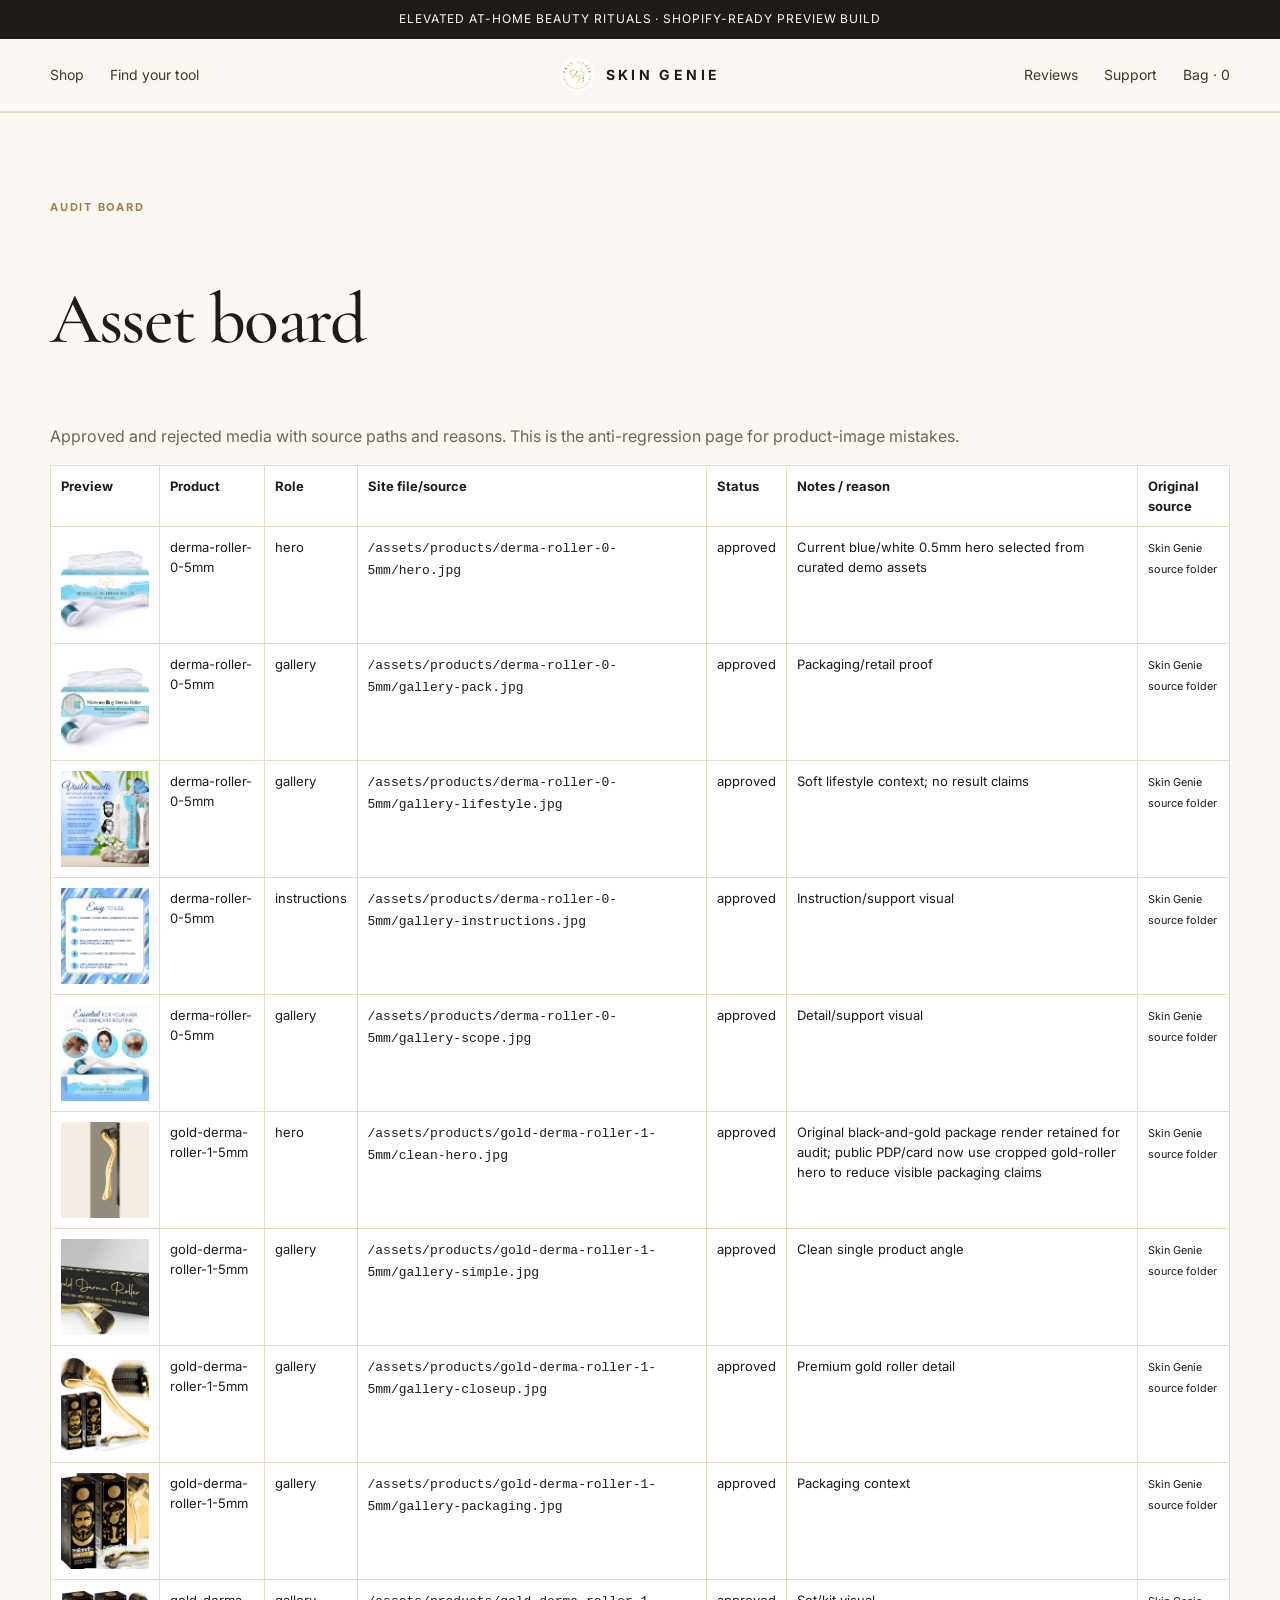
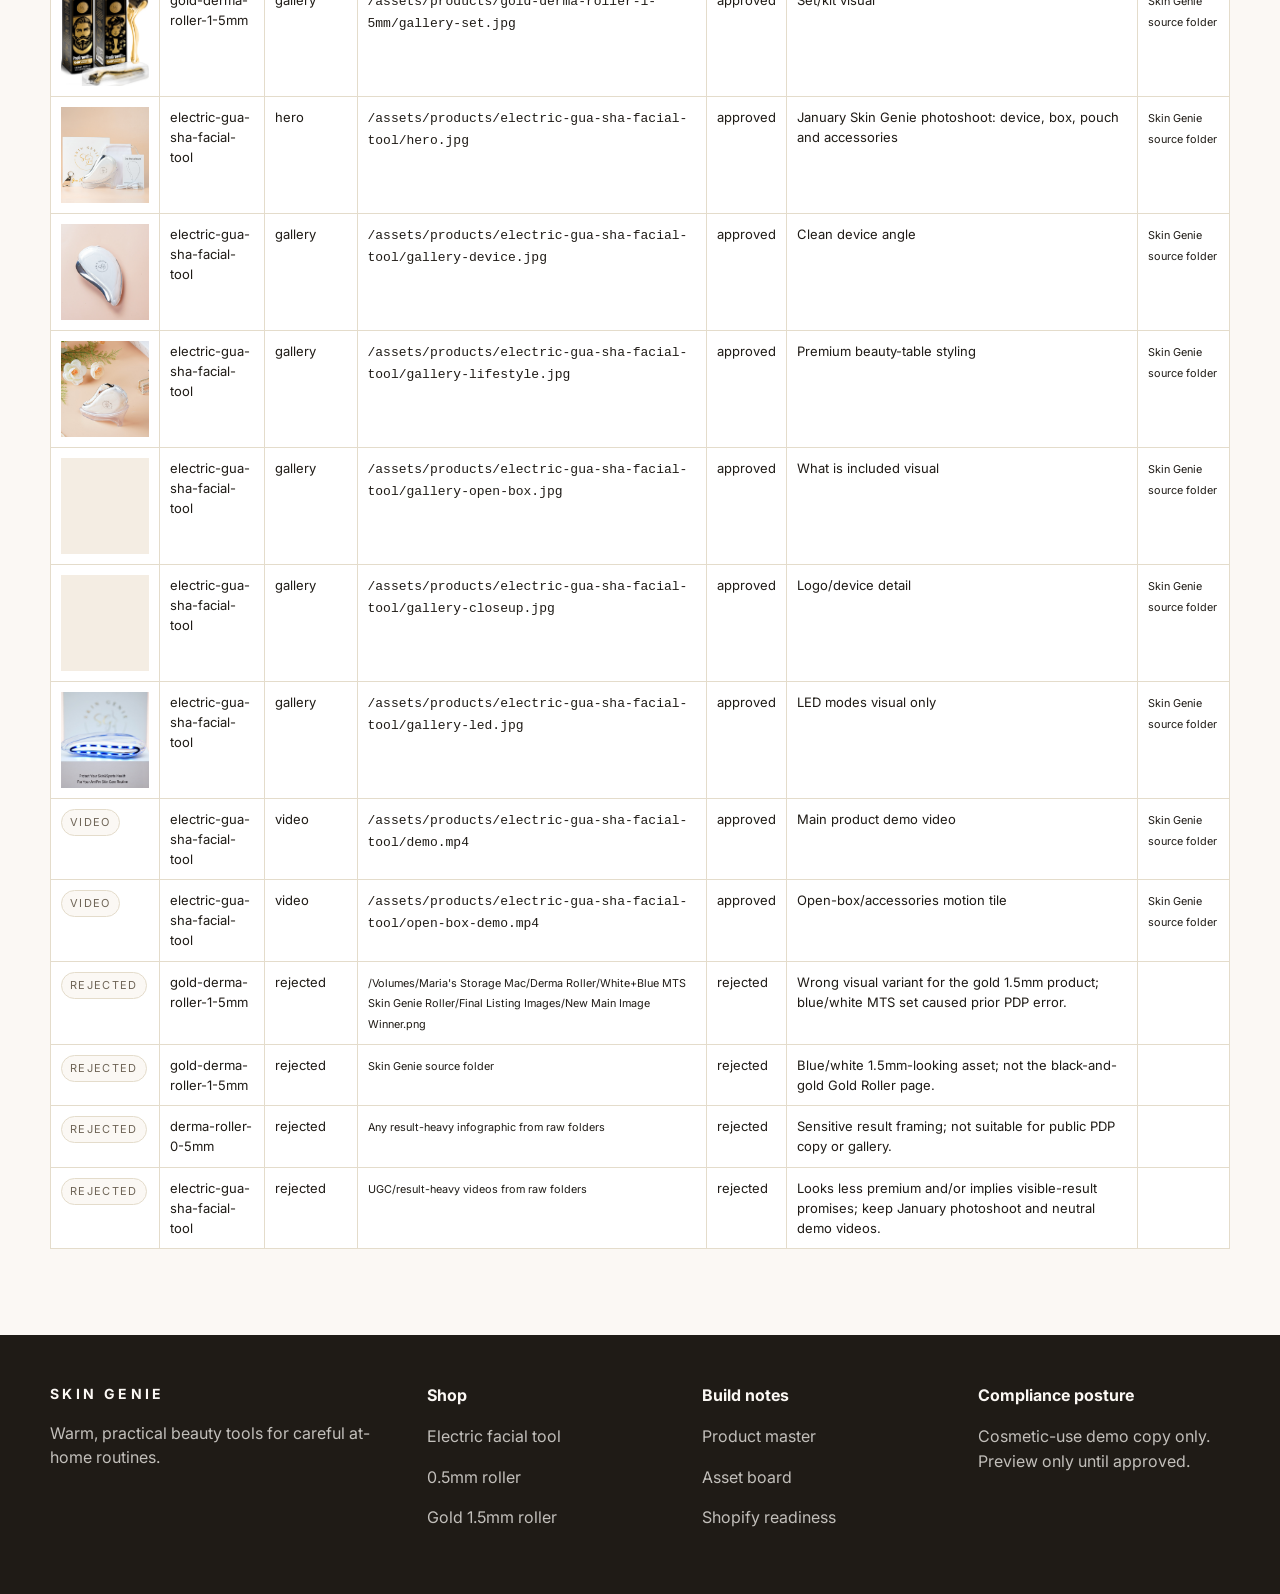
==== asset-board.html @ f1f49f95 "Publish Shopify-ready Skin Genie demo v2" ====
<!doctype html><html lang="en"><head><meta charset="utf-8"><meta name="viewport" content="width=device-width, initial-scale=1"><meta name="robots" content="noindex,nofollow"><title>Asset board</title><meta name="description" content="Skin Genie implementation document"><link rel="canonical" href="https://mabochel.github.io/skin-genie-demo-site/asset-board.html"><meta property="og:title" content="Asset board"><meta property="og:description" content="Skin Genie implementation document"><meta property="og:type" content="website"><meta property="og:image" content="https://mabochel.github.io/skin-genie-demo-site/assets/brand/logo-black.jpg"><meta name="twitter:card" content="summary_large_image"><link rel="stylesheet" href="styles/main.css"></head><body><div class="announcement">Elevated at-home beauty rituals · Shopify-ready preview build</div><header class="header"><nav class="nav container" aria-label="Main navigation"><ul><li><a href="index.html#shop">Shop</a></li><li><a href="index.html#quiz">Find your tool</a></li></ul><a class="logo" href="index.html"><img src="assets/brand/logo-transparent.jpg" alt="Skin Genie logo"><span class="wordmark">Skin Genie</span></a><ul class="right"><li><a href="index.html#reviews">Reviews</a></li><li><a href="index.html#support">Support</a></li><li><a data-demo-cart href="#">Bag · 0</a></li></ul></nav></header><main class="section"><div class="container"><div class="eyebrow">Audit board</div><h1 class="serif" style="font-size:72px">Asset board</h1><p class="muted">Approved and rejected media with source paths and reasons. This is the anti-regression page for product-image mistakes.</p><table class="asset-table"><thead><tr><th>Preview</th><th>Product</th><th>Role</th><th>Site file/source</th><th>Status</th><th>Notes / reason</th><th>Original source</th></tr></thead><tbody><tr><td><img class="asset-board-img" src="assets/products/derma-roller-0-5mm/hero.jpg" alt="" decoding="async" loading="lazy"></td><td>derma-roller-0-5mm</td><td>hero</td><td><code>/assets/products/derma-roller-0-5mm/hero.jpg</code></td><td>approved</td><td>Current blue/white 0.5mm hero selected from curated demo assets</td><td><small>Skin Genie source folder</small></td></tr><tr><td><img class="asset-board-img" src="assets/products/derma-roller-0-5mm/gallery-pack.jpg" alt="" decoding="async" loading="lazy"></td><td>derma-roller-0-5mm</td><td>gallery</td><td><code>/assets/products/derma-roller-0-5mm/gallery-pack.jpg</code></td><td>approved</td><td>Packaging/retail proof</td><td><small>Skin Genie source folder</small></td></tr><tr><td><img class="asset-board-img" src="assets/products/derma-roller-0-5mm/gallery-lifestyle.jpg" alt="" decoding="async" loading="lazy"></td><td>derma-roller-0-5mm</td><td>gallery</td><td><code>/assets/products/derma-roller-0-5mm/gallery-lifestyle.jpg</code></td><td>approved</td><td>Soft lifestyle context; no result claims</td><td><small>Skin Genie source folder</small></td></tr><tr><td><img class="asset-board-img" src="assets/products/derma-roller-0-5mm/gallery-instructions.jpg" alt="" decoding="async" loading="lazy"></td><td>derma-roller-0-5mm</td><td>instructions</td><td><code>/assets/products/derma-roller-0-5mm/gallery-instructions.jpg</code></td><td>approved</td><td>Instruction/support visual</td><td><small>Skin Genie source folder</small></td></tr><tr><td><img class="asset-board-img" src="assets/products/derma-roller-0-5mm/gallery-scope.jpg" alt="" decoding="async" loading="lazy"></td><td>derma-roller-0-5mm</td><td>gallery</td><td><code>/assets/products/derma-roller-0-5mm/gallery-scope.jpg</code></td><td>approved</td><td>Detail/support visual</td><td><small>Skin Genie source folder</small></td></tr><tr><td><img class="asset-board-img" src="assets/products/gold-derma-roller-1-5mm/clean-hero.jpg" alt="" decoding="async" loading="lazy"></td><td>gold-derma-roller-1-5mm</td><td>hero</td><td><code>/assets/products/gold-derma-roller-1-5mm/clean-hero.jpg</code></td><td>approved</td><td>Original black-and-gold package render retained for audit; public PDP/card now use cropped gold-roller hero to reduce visible packaging claims</td><td><small>Skin Genie source folder</small></td></tr><tr><td><img class="asset-board-img" src="assets/products/gold-derma-roller-1-5mm/gallery-simple.jpg" alt="" decoding="async" loading="lazy"></td><td>gold-derma-roller-1-5mm</td><td>gallery</td><td><code>/assets/products/gold-derma-roller-1-5mm/gallery-simple.jpg</code></td><td>approved</td><td>Clean single product angle</td><td><small>Skin Genie source folder</small></td></tr><tr><td><img class="asset-board-img" src="assets/products/gold-derma-roller-1-5mm/gallery-closeup.jpg" alt="" decoding="async" loading="lazy"></td><td>gold-derma-roller-1-5mm</td><td>gallery</td><td><code>/assets/products/gold-derma-roller-1-5mm/gallery-closeup.jpg</code></td><td>approved</td><td>Premium gold roller detail</td><td><small>Skin Genie source folder</small></td></tr><tr><td><img class="asset-board-img" src="assets/products/gold-derma-roller-1-5mm/gallery-packaging.jpg" alt="" decoding="async" loading="lazy"></td><td>gold-derma-roller-1-5mm</td><td>gallery</td><td><code>/assets/products/gold-derma-roller-1-5mm/gallery-packaging.jpg</code></td><td>approved</td><td>Packaging context</td><td><small>Skin Genie source folder</small></td></tr><tr><td><img class="asset-board-img" src="assets/products/gold-derma-roller-1-5mm/gallery-set.jpg" alt="" decoding="async" loading="lazy"></td><td>gold-derma-roller-1-5mm</td><td>gallery</td><td><code>/assets/products/gold-derma-roller-1-5mm/gallery-set.jpg</code></td><td>approved</td><td>Set/kit visual</td><td><small>Skin Genie source folder</small></td></tr><tr><td><img class="asset-board-img" src="assets/products/electric-gua-sha-facial-tool/hero.jpg" alt="" decoding="async" loading="lazy"></td><td>electric-gua-sha-facial-tool</td><td>hero</td><td><code>/assets/products/electric-gua-sha-facial-tool/hero.jpg</code></td><td>approved</td><td>January Skin Genie photoshoot: device, box, pouch and accessories</td><td><small>Skin Genie source folder</small></td></tr><tr><td><img class="asset-board-img" src="assets/products/electric-gua-sha-facial-tool/gallery-device.jpg" alt="" decoding="async" loading="lazy"></td><td>electric-gua-sha-facial-tool</td><td>gallery</td><td><code>/assets/products/electric-gua-sha-facial-tool/gallery-device.jpg</code></td><td>approved</td><td>Clean device angle</td><td><small>Skin Genie source folder</small></td></tr><tr><td><img class="asset-board-img" src="assets/products/electric-gua-sha-facial-tool/gallery-lifestyle.jpg" alt="" decoding="async" loading="lazy"></td><td>electric-gua-sha-facial-tool</td><td>gallery</td><td><code>/assets/products/electric-gua-sha-facial-tool/gallery-lifestyle.jpg</code></td><td>approved</td><td>Premium beauty-table styling</td><td><small>Skin Genie source folder</small></td></tr><tr><td><img class="asset-board-img" src="assets/products/electric-gua-sha-facial-tool/gallery-open-box.jpg" alt="" decoding="async" loading="lazy"></td><td>electric-gua-sha-facial-tool</td><td>gallery</td><td><code>/assets/products/electric-gua-sha-facial-tool/gallery-open-box.jpg</code></td><td>approved</td><td>What is included visual</td><td><small>Skin Genie source folder</small></td></tr><tr><td><img class="asset-board-img" src="assets/products/electric-gua-sha-facial-tool/gallery-closeup.jpg" alt="" decoding="async" loading="lazy"></td><td>electric-gua-sha-facial-tool</td><td>gallery</td><td><code>/assets/products/electric-gua-sha-facial-tool/gallery-closeup.jpg</code></td><td>approved</td><td>Logo/device detail</td><td><small>Skin Genie source folder</small></td></tr><tr><td><img class="asset-board-img" src="assets/products/electric-gua-sha-facial-tool/gallery-led.jpg" alt="" decoding="async" loading="lazy"></td><td>electric-gua-sha-facial-tool</td><td>gallery</td><td><code>/assets/products/electric-gua-sha-facial-tool/gallery-led.jpg</code></td><td>approved</td><td>LED modes visual only</td><td><small>Skin Genie source folder</small></td></tr><tr><td><span class="badge">Video</span></td><td>electric-gua-sha-facial-tool</td><td>video</td><td><code>/assets/products/electric-gua-sha-facial-tool/demo.mp4</code></td><td>approved</td><td>Main product demo video</td><td><small>Skin Genie source folder</small></td></tr><tr><td><span class="badge">Video</span></td><td>electric-gua-sha-facial-tool</td><td>video</td><td><code>/assets/products/electric-gua-sha-facial-tool/open-box-demo.mp4</code></td><td>approved</td><td>Open-box/accessories motion tile</td><td><small>Skin Genie source folder</small></td></tr><tr><td><span class="badge">Rejected</span></td><td>gold-derma-roller-1-5mm</td><td>rejected</td><td><small>/Volumes/Maria&#x27;s Storage Mac/Derma Roller/White+Blue MTS Skin Genie Roller/Final Listing Images/New Main Image Winner.png</small></td><td>rejected</td><td>Wrong visual variant for the gold 1.5mm product; blue/white MTS set caused prior PDP error.</td><td></td></tr><tr><td><span class="badge">Rejected</span></td><td>gold-derma-roller-1-5mm</td><td>rejected</td><td><small>Skin Genie source folder</small></td><td>rejected</td><td>Blue/white 1.5mm-looking asset; not the black-and-gold Gold Roller page.</td><td></td></tr><tr><td><span class="badge">Rejected</span></td><td>derma-roller-0-5mm</td><td>rejected</td><td><small>Any result-heavy infographic from raw folders</small></td><td>rejected</td><td>Sensitive result framing; not suitable for public PDP copy or gallery.</td><td></td></tr><tr><td><span class="badge">Rejected</span></td><td>electric-gua-sha-facial-tool</td><td>rejected</td><td><small>UGC/result-heavy videos from raw folders</small></td><td>rejected</td><td>Looks less premium and/or implies visible-result promises; keep January photoshoot and neutral demo videos.</td><td></td></tr></tbody></table></div></main><footer class="footer"><div class="container footer-grid"><div><div class="wordmark">Skin Genie</div><p>Warm, practical beauty tools for careful at-home routines.</p></div><div><b>Shop</b><p><a href="products/electric-gua-sha-facial-tool.html">Electric facial tool</a></p><p><a href="products/derma-roller-0-5mm.html">0.5mm roller</a></p><p><a href="products/gold-derma-roller-1-5mm.html">Gold 1.5mm roller</a></p></div><div><b>Build notes</b><p><a href="product-master.html">Product master</a></p><p><a href="asset-board.html">Asset board</a></p><p><a href="shopify-readiness.html">Shopify readiness</a></p></div><div><b>Compliance posture</b><p>Cosmetic-use demo copy only. Preview only until approved.</p></div></div></footer><script src="scripts/main.js"></script></body></html>
---- styles/main.css ----
@import url('https://fonts.googleapis.com/css2?family=Cormorant+Garamond:wght@400;500;600&family=Inter:wght@400;500;600;700&display=swap');
:root{--sg-porcelain:#FBF8F4;--sg-cream:#F4EDE3;--sg-linen:#EAE0D1;--sg-bone:#FFFFFF;--sg-ink:#1F1B16;--sg-ink-soft:#3D362D;--sg-ink-muted:#6F6557;--sg-hairline:#E4DCCB;--sg-gold:#C8A063;--sg-gold-deep:#A07F47;--sg-rose:#D4A799;--sg-sage:#9DAE93;--container:1180px;--wide:1360px;--radius:4px;--shadow:0 22px 55px rgba(48,39,30,.10);--font-display:'Cormorant Garamond',Georgia,serif;--font-body:'Inter',system-ui,-apple-system,Segoe UI,sans-serif}
*{box-sizing:border-box}html{scroll-behavior:smooth}body{margin:0;background:var(--sg-porcelain);color:var(--sg-ink);font-family:var(--font-body);font-size:16px;line-height:1.55;-webkit-font-smoothing:antialiased}a{color:inherit;text-decoration:none}img,video{max-width:100%;display:block}.container{width:min(var(--container),calc(100% - 40px));margin-inline:auto}.wide{width:min(var(--wide),calc(100% - 32px));margin-inline:auto}.eyebrow{font-size:11px;letter-spacing:.16em;text-transform:uppercase;font-weight:700;color:var(--sg-gold-deep)}.wordmark{letter-spacing:.24em;text-transform:uppercase;font-weight:700;font-size:14px}.serif{font-family:var(--font-display);font-weight:500;letter-spacing:-.025em}.announcement{background:var(--sg-ink);color:var(--sg-porcelain);font-size:12px;letter-spacing:.08em;text-transform:uppercase;text-align:center;padding:10px 16px}.header{position:sticky;top:0;z-index:50;background:rgba(251,248,244,.86);backdrop-filter:blur(18px);border-bottom:1px solid rgba(228,220,203,.82)}.nav{height:72px;display:grid;grid-template-columns:1fr auto 1fr;align-items:center;gap:28px}.nav ul{display:flex;list-style:none;gap:26px;margin:0;padding:0;color:var(--sg-ink-soft);font-size:14px}.nav .right{justify-content:flex-end}.logo{display:flex;align-items:center;gap:12px}.logo img{width:34px;height:34px;object-fit:contain;border-radius:50%}.button,.secondary-btn{display:inline-flex;align-items:center;justify-content:center;gap:8px;min-height:46px;padding:0 22px;border-radius:999px;border:1px solid var(--sg-ink);background:var(--sg-ink);color:var(--sg-porcelain);font-weight:700;letter-spacing:.01em;cursor:pointer}.secondary-btn{background:transparent;color:var(--sg-ink);border-color:var(--sg-hairline)}.button.gold{background:var(--sg-gold);border-color:var(--sg-gold);color:var(--sg-ink)}.button:hover{transform:translateY(-1px);box-shadow:var(--shadow)}.hero{padding:82px 0 70px}.hero-grid{display:grid;grid-template-columns:minmax(0,1fr) minmax(340px,600px);gap:56px;align-items:center}.hero h1{font-size:clamp(54px,8vw,112px);line-height:.88;margin:14px 0 22px;max-width:760px}.hero p{font-size:20px;color:var(--sg-ink-soft);max-width:620px}.hero-card{background:var(--sg-bone);border:1px solid var(--sg-hairline);padding:14px;box-shadow:var(--shadow);position:relative}.hero-card img{aspect-ratio:4/5;object-fit:cover;background:var(--sg-cream)}.floating-note{position:absolute;left:-24px;bottom:24px;background:rgba(255,255,255,.94);border:1px solid var(--sg-hairline);padding:14px 16px;box-shadow:var(--shadow);font-size:13px;color:var(--sg-ink-soft)}.section{padding:86px 0;border-top:1px solid var(--sg-hairline)}.section h2{font-size:clamp(42px,5.5vw,76px);line-height:.95;margin:10px 0 20px}.section-intro{display:flex;align-items:end;justify-content:space-between;gap:32px;margin-bottom:34px}.section-intro p{max-width:540px;color:var(--sg-ink-soft)}.product-grid{display:grid;grid-template-columns:repeat(3,minmax(0,1fr));gap:18px}.product-card{background:var(--sg-bone);border:1px solid var(--sg-hairline);padding:12px;display:flex;flex-direction:column;min-height:100%;transition:.22s ease}.product-card:hover{transform:translateY(-3px);box-shadow:var(--shadow)}.product-card .frame{background:var(--sg-cream);overflow:hidden;aspect-ratio:1/1;display:grid;place-items:center}.product-card img{width:100%;height:100%;object-fit:cover;transition:.32s ease}.product-card:hover img{transform:scale(1.035)}.product-card .meta{padding:18px 4px 4px}.badge{display:inline-flex;border:1px solid var(--sg-hairline);padding:4px 8px;border-radius:999px;font-size:11px;letter-spacing:.12em;text-transform:uppercase;color:var(--sg-ink-muted);background:var(--sg-porcelain)}.product-card h3{font-family:var(--font-display);font-size:32px;line-height:1;margin:12px 0 8px}.price{font-weight:700}.split{display:grid;grid-template-columns:1fr 1fr;gap:28px;align-items:center}.panel{background:var(--sg-cream);border:1px solid var(--sg-hairline);padding:36px}.mini-grid{display:grid;grid-template-columns:repeat(3,1fr);gap:14px}.mini{background:rgba(255,255,255,.62);border:1px solid var(--sg-hairline);padding:18px}.mini strong{font-family:var(--font-display);font-size:26px}.dark{background:var(--sg-ink);color:var(--sg-porcelain);border-top:0}.dark .eyebrow{color:var(--sg-gold)}.dark p,.dark .muted{color:rgba(251,248,244,.76)}.quiz{background:var(--sg-bone);border:1px solid var(--sg-hairline);padding:30px;box-shadow:var(--shadow)}.quiz-options{display:grid;gap:10px;margin-top:18px}.quiz button{width:100%;text-align:left;background:var(--sg-porcelain);border:1px solid var(--sg-hairline);padding:14px 16px;cursor:pointer;font:inherit}.quiz button:hover,.quiz button.active{border-color:var(--sg-gold);background:#fff}.bundle-grid,.review-grid{display:grid;grid-template-columns:repeat(2,minmax(0,1fr));gap:18px}.bundle,.review{background:var(--sg-bone);border:1px solid var(--sg-hairline);padding:24px}.stars{letter-spacing:.08em;color:var(--sg-gold-deep)}.newsletter{background:linear-gradient(0deg,rgba(212,167,153,.20),rgba(212,167,153,.20)),var(--sg-porcelain);text-align:center}.email-form{display:flex;max-width:520px;margin:24px auto 0;border:1px solid var(--sg-hairline);background:#fff;padding:5px}.email-form input{flex:1;border:0;background:transparent;padding:0 14px;font:inherit;min-height:46px}.email-form button{border:0}.footer{padding:48px 0;background:var(--sg-ink);color:var(--sg-porcelain)}.footer-grid{display:grid;grid-template-columns:1.4fr repeat(3,1fr);gap:24px}.footer a,.footer p{color:rgba(251,248,244,.74)}.pdp{padding:54px 0 80px}.pdp-grid{display:grid;grid-template-columns:minmax(0,1.08fr) minmax(330px,.92fr);gap:46px;align-items:start}.gallery{display:grid;grid-template-columns:90px 1fr;gap:14px;position:sticky;top:94px}.thumbs{display:grid;gap:10px;align-content:start}.thumb{border:1px solid var(--sg-hairline);background:var(--sg-bone);padding:3px;cursor:pointer}.thumb.active{border-color:var(--sg-gold-deep)}.thumb img{aspect-ratio:1/1;object-fit:cover}.main-media{background:var(--sg-bone);border:1px solid var(--sg-hairline);padding:12px}.main-media img{width:100%;aspect-ratio:1/1.05;object-fit:cover;background:var(--sg-cream)}.buybox{background:rgba(255,255,255,.72);border:1px solid var(--sg-hairline);padding:30px;position:sticky;top:94px}.buybox h1{font-size:clamp(44px,5vw,72px);line-height:.95;margin:12px 0}.trust{display:grid;grid-template-columns:repeat(3,1fr);gap:10px;margin:22px 0}.trust span{border:1px solid var(--sg-hairline);padding:10px;text-align:center;font-size:12px;color:var(--sg-ink-muted);background:#fff}.specs{display:grid;grid-template-columns:repeat(4,1fr);gap:12px;margin-top:22px}.spec{border-top:1px solid var(--sg-hairline);padding-top:14px}.spec b{display:block;font-family:var(--font-display);font-size:28px;line-height:1}.routine-list{counter-reset:steps;display:grid;gap:12px}.routine-list li{list-style:none;background:var(--sg-bone);border:1px solid var(--sg-hairline);padding:18px 18px 18px 58px;position:relative}.routine-list li:before{counter-increment:steps;content:counter(steps);position:absolute;left:18px;top:17px;width:26px;height:26px;border-radius:50%;background:var(--sg-ink);color:var(--sg-porcelain);display:grid;place-items:center;font-size:12px}details{background:var(--sg-bone);border:1px solid var(--sg-hairline);padding:18px 20px;margin-bottom:10px}summary{cursor:pointer;font-weight:700}.video-grid{display:grid;grid-template-columns:repeat(2,1fr);gap:18px}.video-card{background:var(--sg-bone);border:1px solid var(--sg-hairline);padding:12px}.video-card video{width:100%;aspect-ratio:16/10;object-fit:cover;background:#000}.sticky-cta{position:fixed;left:12px;right:12px;bottom:12px;z-index:60;background:rgba(251,248,244,.96);border:1px solid var(--sg-hairline);box-shadow:var(--shadow);padding:10px;display:none;align-items:center;justify-content:space-between;gap:12px}.asset-table{width:100%;border-collapse:collapse;background:#fff}.asset-table th,.asset-table td{border:1px solid var(--sg-hairline);padding:10px;text-align:left;vertical-align:top;font-size:13px}.asset-board-img{width:96px;height:96px;object-fit:cover;background:var(--sg-cream)}.claim-note{font-size:12px;color:var(--sg-ink-muted);border-top:1px solid var(--sg-hairline);padding-top:12px;margin-top:18px}.muted{color:var(--sg-ink-muted)}
@media (max-width:860px){.nav{height:auto;padding:16px 0;grid-template-columns:1fr}.nav ul{justify-content:center;flex-wrap:wrap;gap:14px}.logo{justify-content:center}.hero{padding-top:44px}.hero-grid,.split,.pdp-grid{grid-template-columns:1fr}.hero-card img{aspect-ratio:1/1}.floating-note{position:static;margin-top:10px}.section{padding:58px 0}.section-intro{display:block}.product-grid,.bundle-grid,.review-grid,.mini-grid,.specs,.video-grid{grid-template-columns:1fr}.gallery{position:static;grid-template-columns:1fr}.thumbs{grid-template-columns:repeat(5,1fr)}.buybox{position:static}.footer-grid{grid-template-columns:1fr}.sticky-cta{display:flex}.email-form{display:block}.email-form button{width:100%;margin-top:6px}.container{width:min(100% - 28px,var(--container))}}

/* Publish QA refinements */
@media (max-width:860px){.announcement{font-size:10px;letter-spacing:.055em;padding:8px 10px}.nav{min-height:58px;padding:10px 0;grid-template-columns:1fr auto}.nav>ul:first-child{display:none}.nav .right{justify-content:flex-end}.nav .right li:not(:last-child){display:none}.logo{justify-content:flex-start}.wordmark{font-size:12px;letter-spacing:.18em}.hero{padding-top:30px}.pdp{padding-top:28px}}
.internal-note{font-size:12px;color:var(--sg-ink-muted)}

@media (max-width:860px){.asset-table{display:block;width:100%;max-width:100%;overflow-x:auto;-webkit-overflow-scrolling:touch}.asset-table code{white-space:normal;overflow-wrap:anywhere}.asset-table th,.asset-table td{min-width:120px}.asset-board-img{width:72px;height:72px}}
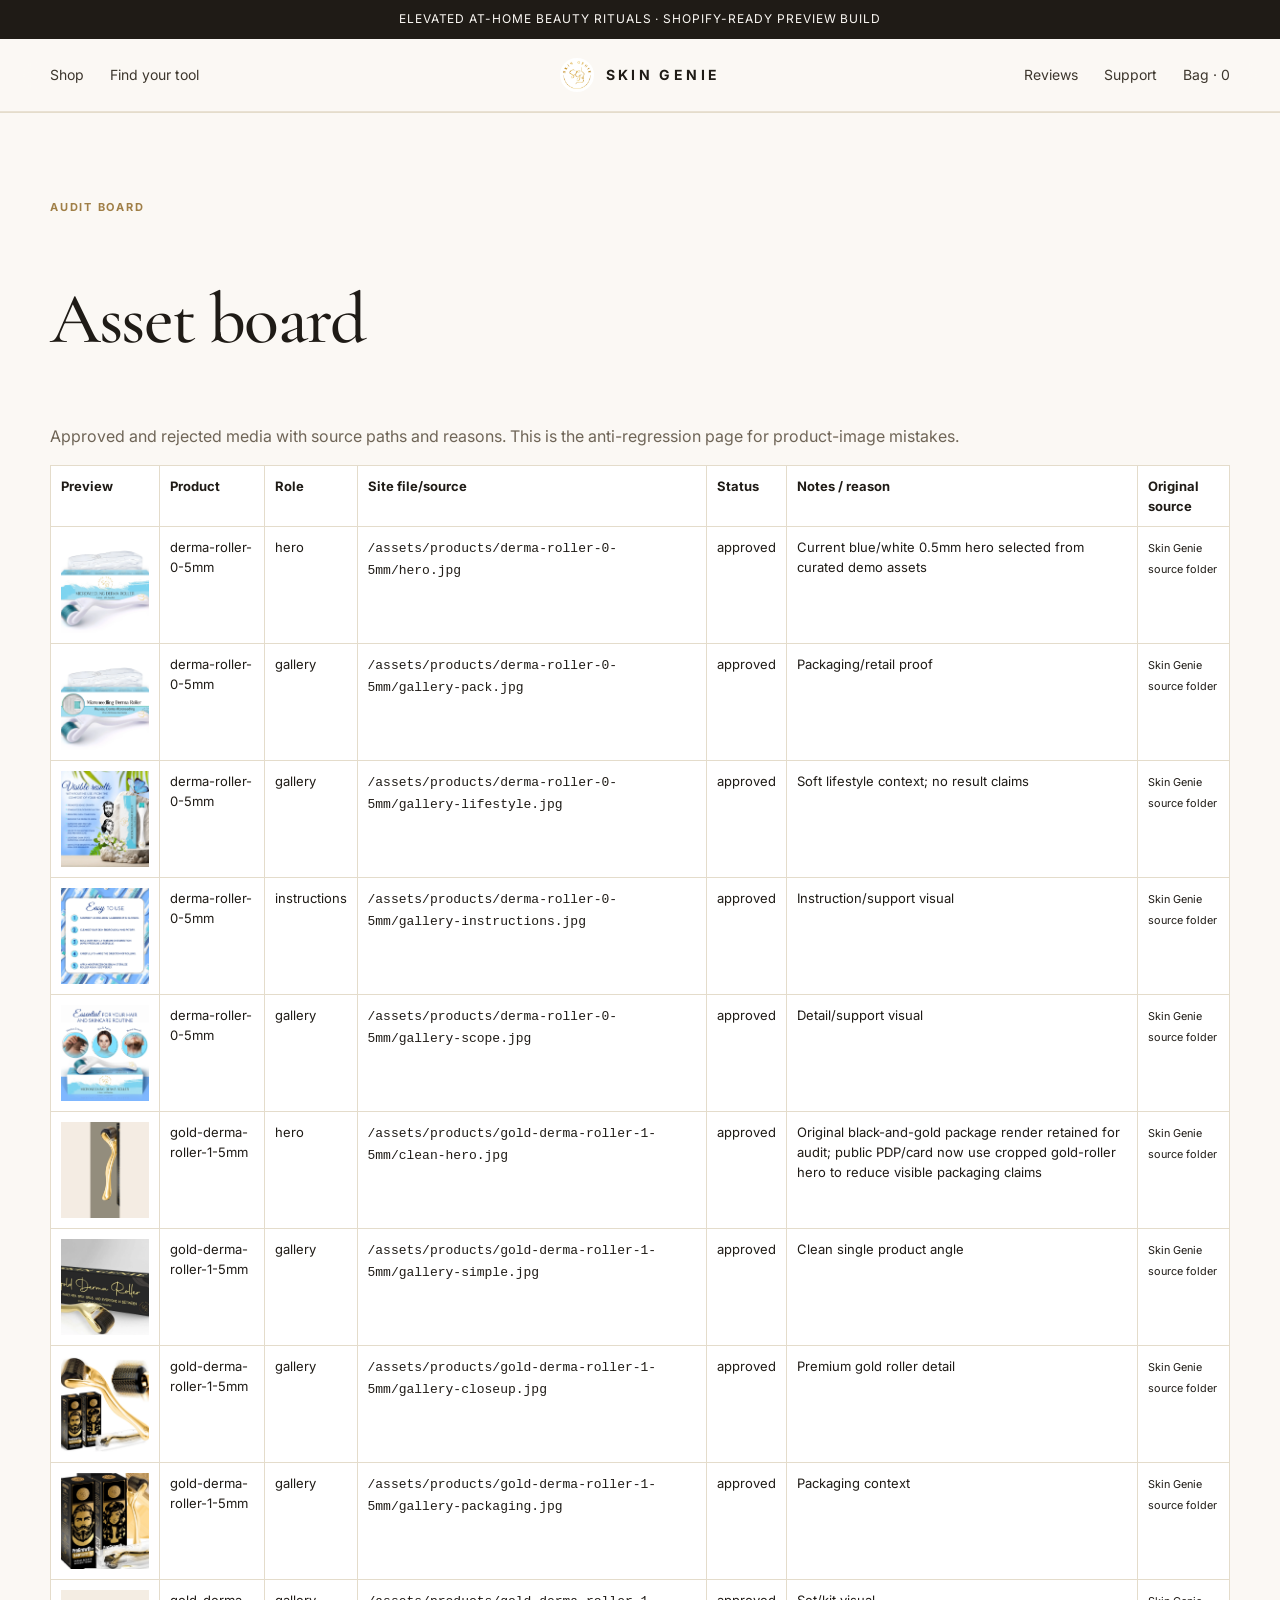
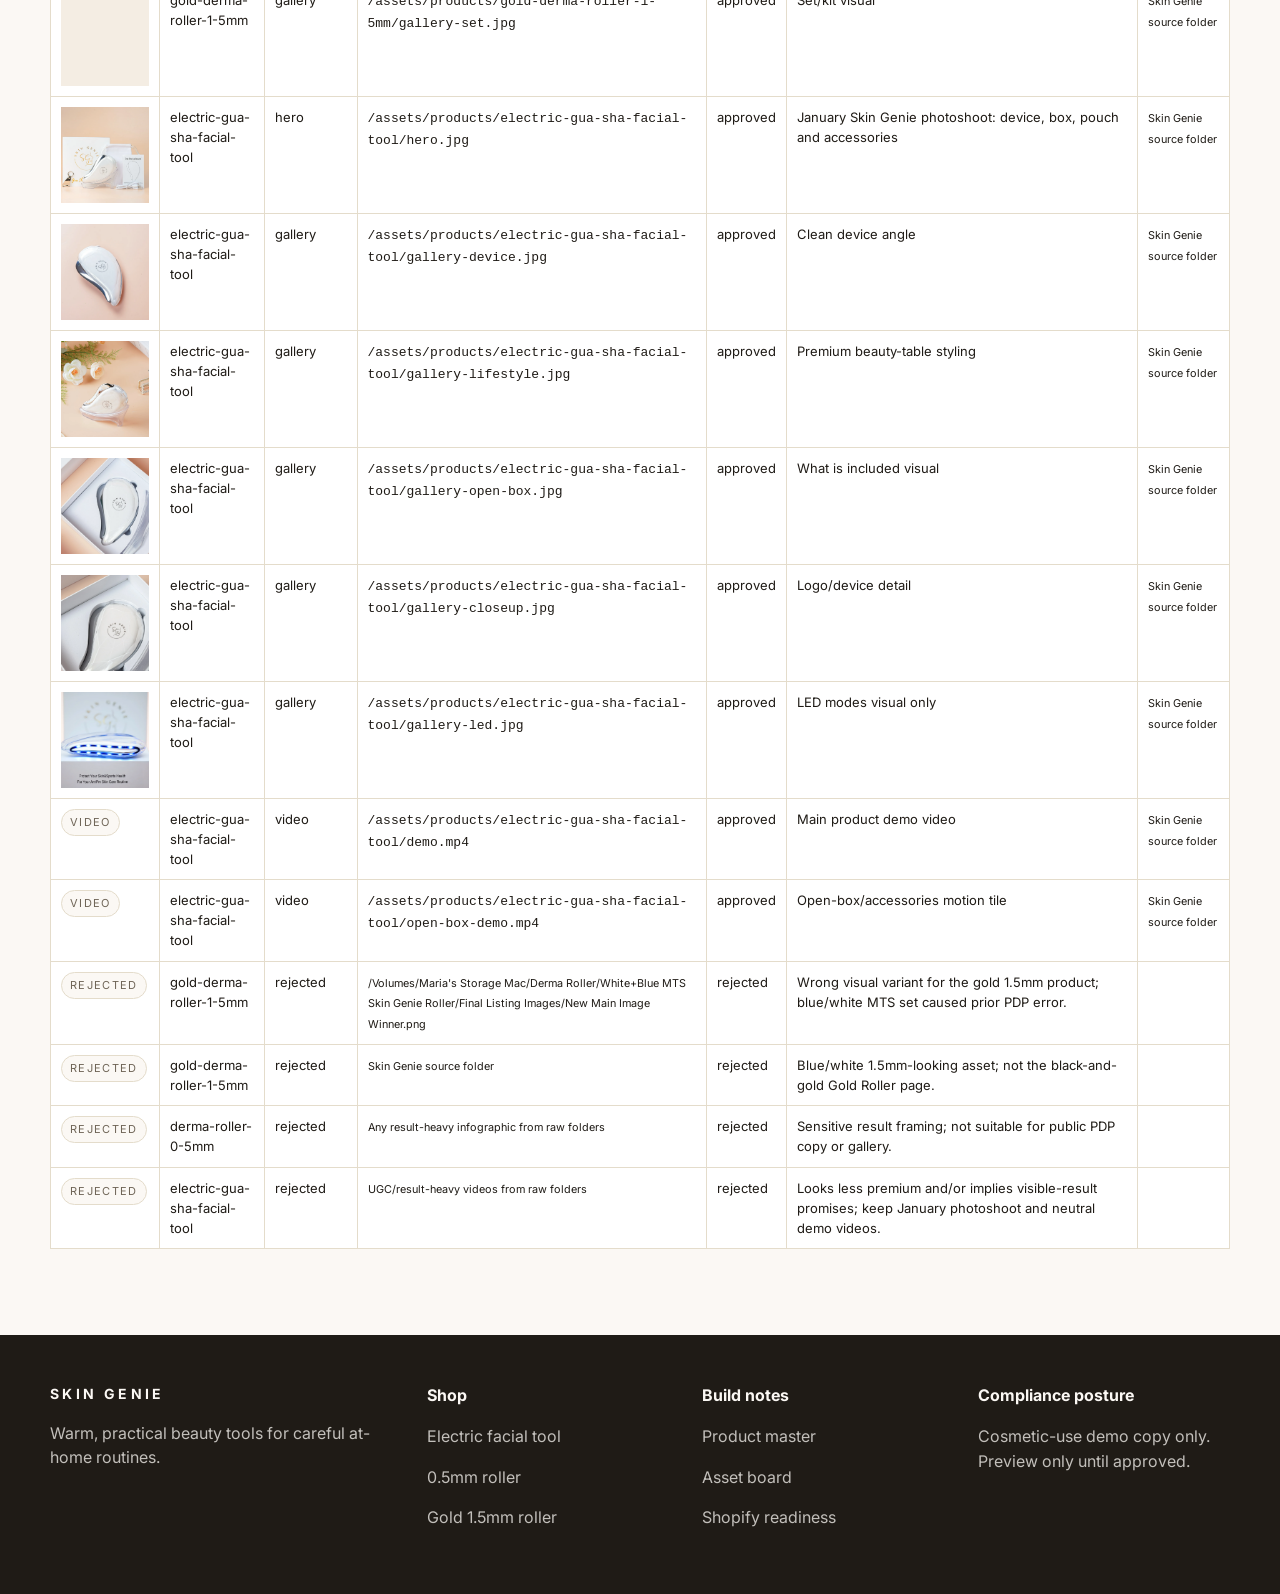
==== commit 182ec3e4: "Optimize Skin Genie images with WebP" ====
--- a/asset-board.html
+++ b/asset-board.html
@@ -1 +1 @@
-<!doctype html><html lang="en"><head><meta charset="utf-8"><meta name="viewport" content="width=device-width, initial-scale=1"><meta name="robots" content="noindex,nofollow"><title>Asset board</title><meta name="description" content="Skin Genie implementation document"><link rel="canonical" href="https://mabochel.github.io/skin-genie-demo-site/asset-board.html"><meta property="og:title" content="Asset board"><meta property="og:description" content="Skin Genie implementation document"><meta property="og:type" content="website"><meta property="og:image" content="https://mabochel.github.io/skin-genie-demo-site/assets/brand/logo-black.jpg"><meta name="twitter:card" content="summary_large_image"><link rel="stylesheet" href="styles/main.css"></head><body><div class="announcement">Elevated at-home beauty rituals · Shopify-ready preview build</div><header class="header"><nav class="nav container" aria-label="Main navigation"><ul><li><a href="index.html#shop">Shop</a></li><li><a href="index.html#quiz">Find your tool</a></li></ul><a class="logo" href="index.html"><img src="assets/brand/logo-transparent.jpg" alt="Skin Genie logo"><span class="wordmark">Skin Genie</span></a><ul class="right"><li><a href="index.html#reviews">Reviews</a></li><li><a href="index.html#support">Support</a></li><li><a data-demo-cart href="#">Bag · 0</a></li></ul></nav></header><main class="section"><div class="container"><div class="eyebrow">Audit board</div><h1 class="serif" style="font-size:72px">Asset board</h1><p class="muted">Approved and rejected media with source paths and reasons. This is the anti-regression page for product-image mistakes.</p><table class="asset-table"><thead><tr><th>Preview</th><th>Product</th><th>Role</th><th>Site file/source</th><th>Status</th><th>Notes / reason</th><th>Original source</th></tr></thead><tbody><tr><td><img class="asset-board-img" src="assets/products/derma-roller-0-5mm/hero.jpg" alt="" decoding="async" loading="lazy"></td><td>derma-roller-0-5mm</td><td>hero</td><td><code>/assets/products/derma-roller-0-5mm/hero.jpg</code></td><td>approved</td><td>Current blue/white 0.5mm hero selected from curated demo assets</td><td><small>Skin Genie source folder</small></td></tr><tr><td><img class="asset-board-img" src="assets/products/derma-roller-0-5mm/gallery-pack.jpg" alt="" decoding="async" loading="lazy"></td><td>derma-roller-0-5mm</td><td>gallery</td><td><code>/assets/products/derma-roller-0-5mm/gallery-pack.jpg</code></td><td>approved</td><td>Packaging/retail proof</td><td><small>Skin Genie source folder</small></td></tr><tr><td><img class="asset-board-img" src="assets/products/derma-roller-0-5mm/gallery-lifestyle.jpg" alt="" decoding="async" loading="lazy"></td><td>derma-roller-0-5mm</td><td>gallery</td><td><code>/assets/products/derma-roller-0-5mm/gallery-lifestyle.jpg</code></td><td>approved</td><td>Soft lifestyle context; no result claims</td><td><small>Skin Genie source folder</small></td></tr><tr><td><img class="asset-board-img" src="assets/products/derma-roller-0-5mm/gallery-instructions.jpg" alt="" decoding="async" loading="lazy"></td><td>derma-roller-0-5mm</td><td>instructions</td><td><code>/assets/products/derma-roller-0-5mm/gallery-instructions.jpg</code></td><td>approved</td><td>Instruction/support visual</td><td><small>Skin Genie source folder</small></td></tr><tr><td><img class="asset-board-img" src="assets/products/derma-roller-0-5mm/gallery-scope.jpg" alt="" decoding="async" loading="lazy"></td><td>derma-roller-0-5mm</td><td>gallery</td><td><code>/assets/products/derma-roller-0-5mm/gallery-scope.jpg</code></td><td>approved</td><td>Detail/support visual</td><td><small>Skin Genie source folder</small></td></tr><tr><td><img class="asset-board-img" src="assets/products/gold-derma-roller-1-5mm/clean-hero.jpg" alt="" decoding="async" loading="lazy"></td><td>gold-derma-roller-1-5mm</td><td>hero</td><td><code>/assets/products/gold-derma-roller-1-5mm/clean-hero.jpg</code></td><td>approved</td><td>Original black-and-gold package render retained for audit; public PDP/card now use cropped gold-roller hero to reduce visible packaging claims</td><td><small>Skin Genie source folder</small></td></tr><tr><td><img class="asset-board-img" src="assets/products/gold-derma-roller-1-5mm/gallery-simple.jpg" alt="" decoding="async" loading="lazy"></td><td>gold-derma-roller-1-5mm</td><td>gallery</td><td><code>/assets/products/gold-derma-roller-1-5mm/gallery-simple.jpg</code></td><td>approved</td><td>Clean single product angle</td><td><small>Skin Genie source folder</small></td></tr><tr><td><img class="asset-board-img" src="assets/products/gold-derma-roller-1-5mm/gallery-closeup.jpg" alt="" decoding="async" loading="lazy"></td><td>gold-derma-roller-1-5mm</td><td>gallery</td><td><code>/assets/products/gold-derma-roller-1-5mm/gallery-closeup.jpg</code></td><td>approved</td><td>Premium gold roller detail</td><td><small>Skin Genie source folder</small></td></tr><tr><td><img class="asset-board-img" src="assets/products/gold-derma-roller-1-5mm/gallery-packaging.jpg" alt="" decoding="async" loading="lazy"></td><td>gold-derma-roller-1-5mm</td><td>gallery</td><td><code>/assets/products/gold-derma-roller-1-5mm/gallery-packaging.jpg</code></td><td>approved</td><td>Packaging context</td><td><small>Skin Genie source folder</small></td></tr><tr><td><img class="asset-board-img" src="assets/products/gold-derma-roller-1-5mm/gallery-set.jpg" alt="" decoding="async" loading="lazy"></td><td>gold-derma-roller-1-5mm</td><td>gallery</td><td><code>/assets/products/gold-derma-roller-1-5mm/gallery-set.jpg</code></td><td>approved</td><td>Set/kit visual</td><td><small>Skin Genie source folder</small></td></tr><tr><td><img class="asset-board-img" src="assets/products/electric-gua-sha-facial-tool/hero.jpg" alt="" decoding="async" loading="lazy"></td><td>electric-gua-sha-facial-tool</td><td>hero</td><td><code>/assets/products/electric-gua-sha-facial-tool/hero.jpg</code></td><td>approved</td><td>January Skin Genie photoshoot: device, box, pouch and accessories</td><td><small>Skin Genie source folder</small></td></tr><tr><td><img class="asset-board-img" src="assets/products/electric-gua-sha-facial-tool/gallery-device.jpg" alt="" decoding="async" loading="lazy"></td><td>electric-gua-sha-facial-tool</td><td>gallery</td><td><code>/assets/products/electric-gua-sha-facial-tool/gallery-device.jpg</code></td><td>approved</td><td>Clean device angle</td><td><small>Skin Genie source folder</small></td></tr><tr><td><img class="asset-board-img" src="assets/products/electric-gua-sha-facial-tool/gallery-lifestyle.jpg" alt="" decoding="async" loading="lazy"></td><td>electric-gua-sha-facial-tool</td><td>gallery</td><td><code>/assets/products/electric-gua-sha-facial-tool/gallery-lifestyle.jpg</code></td><td>approved</td><td>Premium beauty-table styling</td><td><small>Skin Genie source folder</small></td></tr><tr><td><img class="asset-board-img" src="assets/products/electric-gua-sha-facial-tool/gallery-open-box.jpg" alt="" decoding="async" loading="lazy"></td><td>electric-gua-sha-facial-tool</td><td>gallery</td><td><code>/assets/products/electric-gua-sha-facial-tool/gallery-open-box.jpg</code></td><td>approved</td><td>What is included visual</td><td><small>Skin Genie source folder</small></td></tr><tr><td><img class="asset-board-img" src="assets/products/electric-gua-sha-facial-tool/gallery-closeup.jpg" alt="" decoding="async" loading="lazy"></td><td>electric-gua-sha-facial-tool</td><td>gallery</td><td><code>/assets/products/electric-gua-sha-facial-tool/gallery-closeup.jpg</code></td><td>approved</td><td>Logo/device detail</td><td><small>Skin Genie source folder</small></td></tr><tr><td><img class="asset-board-img" src="assets/products/electric-gua-sha-facial-tool/gallery-led.jpg" alt="" decoding="async" loading="lazy"></td><td>electric-gua-sha-facial-tool</td><td>gallery</td><td><code>/assets/products/electric-gua-sha-facial-tool/gallery-led.jpg</code></td><td>approved</td><td>LED modes visual only</td><td><small>Skin Genie source folder</small></td></tr><tr><td><span class="badge">Video</span></td><td>electric-gua-sha-facial-tool</td><td>video</td><td><code>/assets/products/electric-gua-sha-facial-tool/demo.mp4</code></td><td>approved</td><td>Main product demo video</td><td><small>Skin Genie source folder</small></td></tr><tr><td><span class="badge">Video</span></td><td>electric-gua-sha-facial-tool</td><td>video</td><td><code>/assets/products/electric-gua-sha-facial-tool/open-box-demo.mp4</code></td><td>approved</td><td>Open-box/accessories motion tile</td><td><small>Skin Genie source folder</small></td></tr><tr><td><span class="badge">Rejected</span></td><td>gold-derma-roller-1-5mm</td><td>rejected</td><td><small>/Volumes/Maria&#x27;s Storage Mac/Derma Roller/White+Blue MTS Skin Genie Roller/Final Listing Images/New Main Image Winner.png</small></td><td>rejected</td><td>Wrong visual variant for the gold 1.5mm product; blue/white MTS set caused prior PDP error.</td><td></td></tr><tr><td><span class="badge">Rejected</span></td><td>gold-derma-roller-1-5mm</td><td>rejected</td><td><small>Skin Genie source folder</small></td><td>rejected</td><td>Blue/white 1.5mm-looking asset; not the black-and-gold Gold Roller page.</td><td></td></tr><tr><td><span class="badge">Rejected</span></td><td>derma-roller-0-5mm</td><td>rejected</td><td><small>Any result-heavy infographic from raw folders</small></td><td>rejected</td><td>Sensitive result framing; not suitable for public PDP copy or gallery.</td><td></td></tr><tr><td><span class="badge">Rejected</span></td><td>electric-gua-sha-facial-tool</td><td>rejected</td><td><small>UGC/result-heavy videos from raw folders</small></td><td>rejected</td><td>Looks less premium and/or implies visible-result promises; keep January photoshoot and neutral demo videos.</td><td></td></tr></tbody></table></div></main><footer class="footer"><div class="container footer-grid"><div><div class="wordmark">Skin Genie</div><p>Warm, practical beauty tools for careful at-home routines.</p></div><div><b>Shop</b><p><a href="products/electric-gua-sha-facial-tool.html">Electric facial tool</a></p><p><a href="products/derma-roller-0-5mm.html">0.5mm roller</a></p><p><a href="products/gold-derma-roller-1-5mm.html">Gold 1.5mm roller</a></p></div><div><b>Build notes</b><p><a href="product-master.html">Product master</a></p><p><a href="asset-board.html">Asset board</a></p><p><a href="shopify-readiness.html">Shopify readiness</a></p></div><div><b>Compliance posture</b><p>Cosmetic-use demo copy only. Preview only until approved.</p></div></div></footer><script src="scripts/main.js"></script></body></html>+<!doctype html><html lang="en"><head><meta charset="utf-8"><meta name="viewport" content="width=device-width, initial-scale=1"><meta name="robots" content="noindex,nofollow"><title>Asset board</title><meta name="description" content="Skin Genie implementation document"><link rel="canonical" href="https://mabochel.github.io/skin-genie-demo-site/asset-board.html"><meta property="og:title" content="Asset board"><meta property="og:description" content="Skin Genie implementation document"><meta property="og:type" content="website"><meta property="og:image" content="https://mabochel.github.io/skin-genie-demo-site/assets/brand/logo-black.jpg"><meta name="twitter:card" content="summary_large_image"><link rel="stylesheet" href="styles/main.css"></head><body><div class="announcement">Elevated at-home beauty rituals · Shopify-ready preview build</div><header class="header"><nav class="nav container" aria-label="Main navigation"><ul><li><a href="index.html#shop">Shop</a></li><li><a href="index.html#quiz">Find your tool</a></li></ul><a class="logo" href="index.html"><img src="assets/brand/logo-transparent.webp" alt="Skin Genie logo"><span class="wordmark">Skin Genie</span></a><ul class="right"><li><a href="index.html#reviews">Reviews</a></li><li><a href="index.html#support">Support</a></li><li><a data-demo-cart href="#">Bag · 0</a></li></ul></nav></header><main class="section"><div class="container"><div class="eyebrow">Audit board</div><h1 class="serif" style="font-size:72px">Asset board</h1><p class="muted">Approved and rejected media with source paths and reasons. This is the anti-regression page for product-image mistakes.</p><table class="asset-table"><thead><tr><th>Preview</th><th>Product</th><th>Role</th><th>Site file/source</th><th>Status</th><th>Notes / reason</th><th>Original source</th></tr></thead><tbody><tr><td><img class="asset-board-img" src="assets/products/derma-roller-0-5mm/hero.webp" alt="" decoding="async" loading="lazy"></td><td>derma-roller-0-5mm</td><td>hero</td><td><code>/assets/products/derma-roller-0-5mm/hero.jpg</code></td><td>approved</td><td>Current blue/white 0.5mm hero selected from curated demo assets</td><td><small>Skin Genie source folder</small></td></tr><tr><td><img class="asset-board-img" src="assets/products/derma-roller-0-5mm/gallery-pack.webp" alt="" decoding="async" loading="lazy"></td><td>derma-roller-0-5mm</td><td>gallery</td><td><code>/assets/products/derma-roller-0-5mm/gallery-pack.jpg</code></td><td>approved</td><td>Packaging/retail proof</td><td><small>Skin Genie source folder</small></td></tr><tr><td><img class="asset-board-img" src="assets/products/derma-roller-0-5mm/gallery-lifestyle.webp" alt="" decoding="async" loading="lazy"></td><td>derma-roller-0-5mm</td><td>gallery</td><td><code>/assets/products/derma-roller-0-5mm/gallery-lifestyle.jpg</code></td><td>approved</td><td>Soft lifestyle context; no result claims</td><td><small>Skin Genie source folder</small></td></tr><tr><td><img class="asset-board-img" src="assets/products/derma-roller-0-5mm/gallery-instructions.webp" alt="" decoding="async" loading="lazy"></td><td>derma-roller-0-5mm</td><td>instructions</td><td><code>/assets/products/derma-roller-0-5mm/gallery-instructions.jpg</code></td><td>approved</td><td>Instruction/support visual</td><td><small>Skin Genie source folder</small></td></tr><tr><td><img class="asset-board-img" src="assets/products/derma-roller-0-5mm/gallery-scope.webp" alt="" decoding="async" loading="lazy"></td><td>derma-roller-0-5mm</td><td>gallery</td><td><code>/assets/products/derma-roller-0-5mm/gallery-scope.jpg</code></td><td>approved</td><td>Detail/support visual</td><td><small>Skin Genie source folder</small></td></tr><tr><td><img class="asset-board-img" src="assets/products/gold-derma-roller-1-5mm/clean-hero.webp" alt="" decoding="async" loading="lazy"></td><td>gold-derma-roller-1-5mm</td><td>hero</td><td><code>/assets/products/gold-derma-roller-1-5mm/clean-hero.jpg</code></td><td>approved</td><td>Original black-and-gold package render retained for audit; public PDP/card now use cropped gold-roller hero to reduce visible packaging claims</td><td><small>Skin Genie source folder</small></td></tr><tr><td><img class="asset-board-img" src="assets/products/gold-derma-roller-1-5mm/gallery-simple.webp" alt="" decoding="async" loading="lazy"></td><td>gold-derma-roller-1-5mm</td><td>gallery</td><td><code>/assets/products/gold-derma-roller-1-5mm/gallery-simple.jpg</code></td><td>approved</td><td>Clean single product angle</td><td><small>Skin Genie source folder</small></td></tr><tr><td><img class="asset-board-img" src="assets/products/gold-derma-roller-1-5mm/gallery-closeup.webp" alt="" decoding="async" loading="lazy"></td><td>gold-derma-roller-1-5mm</td><td>gallery</td><td><code>/assets/products/gold-derma-roller-1-5mm/gallery-closeup.jpg</code></td><td>approved</td><td>Premium gold roller detail</td><td><small>Skin Genie source folder</small></td></tr><tr><td><img class="asset-board-img" src="assets/products/gold-derma-roller-1-5mm/gallery-packaging.webp" alt="" decoding="async" loading="lazy"></td><td>gold-derma-roller-1-5mm</td><td>gallery</td><td><code>/assets/products/gold-derma-roller-1-5mm/gallery-packaging.jpg</code></td><td>approved</td><td>Packaging context</td><td><small>Skin Genie source folder</small></td></tr><tr><td><img class="asset-board-img" src="assets/products/gold-derma-roller-1-5mm/gallery-set.webp" alt="" decoding="async" loading="lazy"></td><td>gold-derma-roller-1-5mm</td><td>gallery</td><td><code>/assets/products/gold-derma-roller-1-5mm/gallery-set.jpg</code></td><td>approved</td><td>Set/kit visual</td><td><small>Skin Genie source folder</small></td></tr><tr><td><img class="asset-board-img" src="assets/products/electric-gua-sha-facial-tool/hero.webp" alt="" decoding="async" loading="lazy"></td><td>electric-gua-sha-facial-tool</td><td>hero</td><td><code>/assets/products/electric-gua-sha-facial-tool/hero.jpg</code></td><td>approved</td><td>January Skin Genie photoshoot: device, box, pouch and accessories</td><td><small>Skin Genie source folder</small></td></tr><tr><td><img class="asset-board-img" src="assets/products/electric-gua-sha-facial-tool/gallery-device.webp" alt="" decoding="async" loading="lazy"></td><td>electric-gua-sha-facial-tool</td><td>gallery</td><td><code>/assets/products/electric-gua-sha-facial-tool/gallery-device.jpg</code></td><td>approved</td><td>Clean device angle</td><td><small>Skin Genie source folder</small></td></tr><tr><td><img class="asset-board-img" src="assets/products/electric-gua-sha-facial-tool/gallery-lifestyle.webp" alt="" decoding="async" loading="lazy"></td><td>electric-gua-sha-facial-tool</td><td>gallery</td><td><code>/assets/products/electric-gua-sha-facial-tool/gallery-lifestyle.jpg</code></td><td>approved</td><td>Premium beauty-table styling</td><td><small>Skin Genie source folder</small></td></tr><tr><td><img class="asset-board-img" src="assets/products/electric-gua-sha-facial-tool/gallery-open-box.webp" alt="" decoding="async" loading="lazy"></td><td>electric-gua-sha-facial-tool</td><td>gallery</td><td><code>/assets/products/electric-gua-sha-facial-tool/gallery-open-box.jpg</code></td><td>approved</td><td>What is included visual</td><td><small>Skin Genie source folder</small></td></tr><tr><td><img class="asset-board-img" src="assets/products/electric-gua-sha-facial-tool/gallery-closeup.webp" alt="" decoding="async" loading="lazy"></td><td>electric-gua-sha-facial-tool</td><td>gallery</td><td><code>/assets/products/electric-gua-sha-facial-tool/gallery-closeup.jpg</code></td><td>approved</td><td>Logo/device detail</td><td><small>Skin Genie source folder</small></td></tr><tr><td><img class="asset-board-img" src="assets/products/electric-gua-sha-facial-tool/gallery-led.webp" alt="" decoding="async" loading="lazy"></td><td>electric-gua-sha-facial-tool</td><td>gallery</td><td><code>/assets/products/electric-gua-sha-facial-tool/gallery-led.jpg</code></td><td>approved</td><td>LED modes visual only</td><td><small>Skin Genie source folder</small></td></tr><tr><td><span class="badge">Video</span></td><td>electric-gua-sha-facial-tool</td><td>video</td><td><code>/assets/products/electric-gua-sha-facial-tool/demo.mp4</code></td><td>approved</td><td>Main product demo video</td><td><small>Skin Genie source folder</small></td></tr><tr><td><span class="badge">Video</span></td><td>electric-gua-sha-facial-tool</td><td>video</td><td><code>/assets/products/electric-gua-sha-facial-tool/open-box-demo.mp4</code></td><td>approved</td><td>Open-box/accessories motion tile</td><td><small>Skin Genie source folder</small></td></tr><tr><td><span class="badge">Rejected</span></td><td>gold-derma-roller-1-5mm</td><td>rejected</td><td><small>/Volumes/Maria&#x27;s Storage Mac/Derma Roller/White+Blue MTS Skin Genie Roller/Final Listing Images/New Main Image Winner.png</small></td><td>rejected</td><td>Wrong visual variant for the gold 1.5mm product; blue/white MTS set caused prior PDP error.</td><td></td></tr><tr><td><span class="badge">Rejected</span></td><td>gold-derma-roller-1-5mm</td><td>rejected</td><td><small>Skin Genie source folder</small></td><td>rejected</td><td>Blue/white 1.5mm-looking asset; not the black-and-gold Gold Roller page.</td><td></td></tr><tr><td><span class="badge">Rejected</span></td><td>derma-roller-0-5mm</td><td>rejected</td><td><small>Any result-heavy infographic from raw folders</small></td><td>rejected</td><td>Sensitive result framing; not suitable for public PDP copy or gallery.</td><td></td></tr><tr><td><span class="badge">Rejected</span></td><td>electric-gua-sha-facial-tool</td><td>rejected</td><td><small>UGC/result-heavy videos from raw folders</small></td><td>rejected</td><td>Looks less premium and/or implies visible-result promises; keep January photoshoot and neutral demo videos.</td><td></td></tr></tbody></table></div></main><footer class="footer"><div class="container footer-grid"><div><div class="wordmark">Skin Genie</div><p>Warm, practical beauty tools for careful at-home routines.</p></div><div><b>Shop</b><p><a href="products/electric-gua-sha-facial-tool.html">Electric facial tool</a></p><p><a href="products/derma-roller-0-5mm.html">0.5mm roller</a></p><p><a href="products/gold-derma-roller-1-5mm.html">Gold 1.5mm roller</a></p></div><div><b>Build notes</b><p><a href="product-master.html">Product master</a></p><p><a href="asset-board.html">Asset board</a></p><p><a href="shopify-readiness.html">Shopify readiness</a></p></div><div><b>Compliance posture</b><p>Cosmetic-use demo copy only. Preview only until approved.</p></div></div></footer><script src="scripts/main.js"></script></body></html>
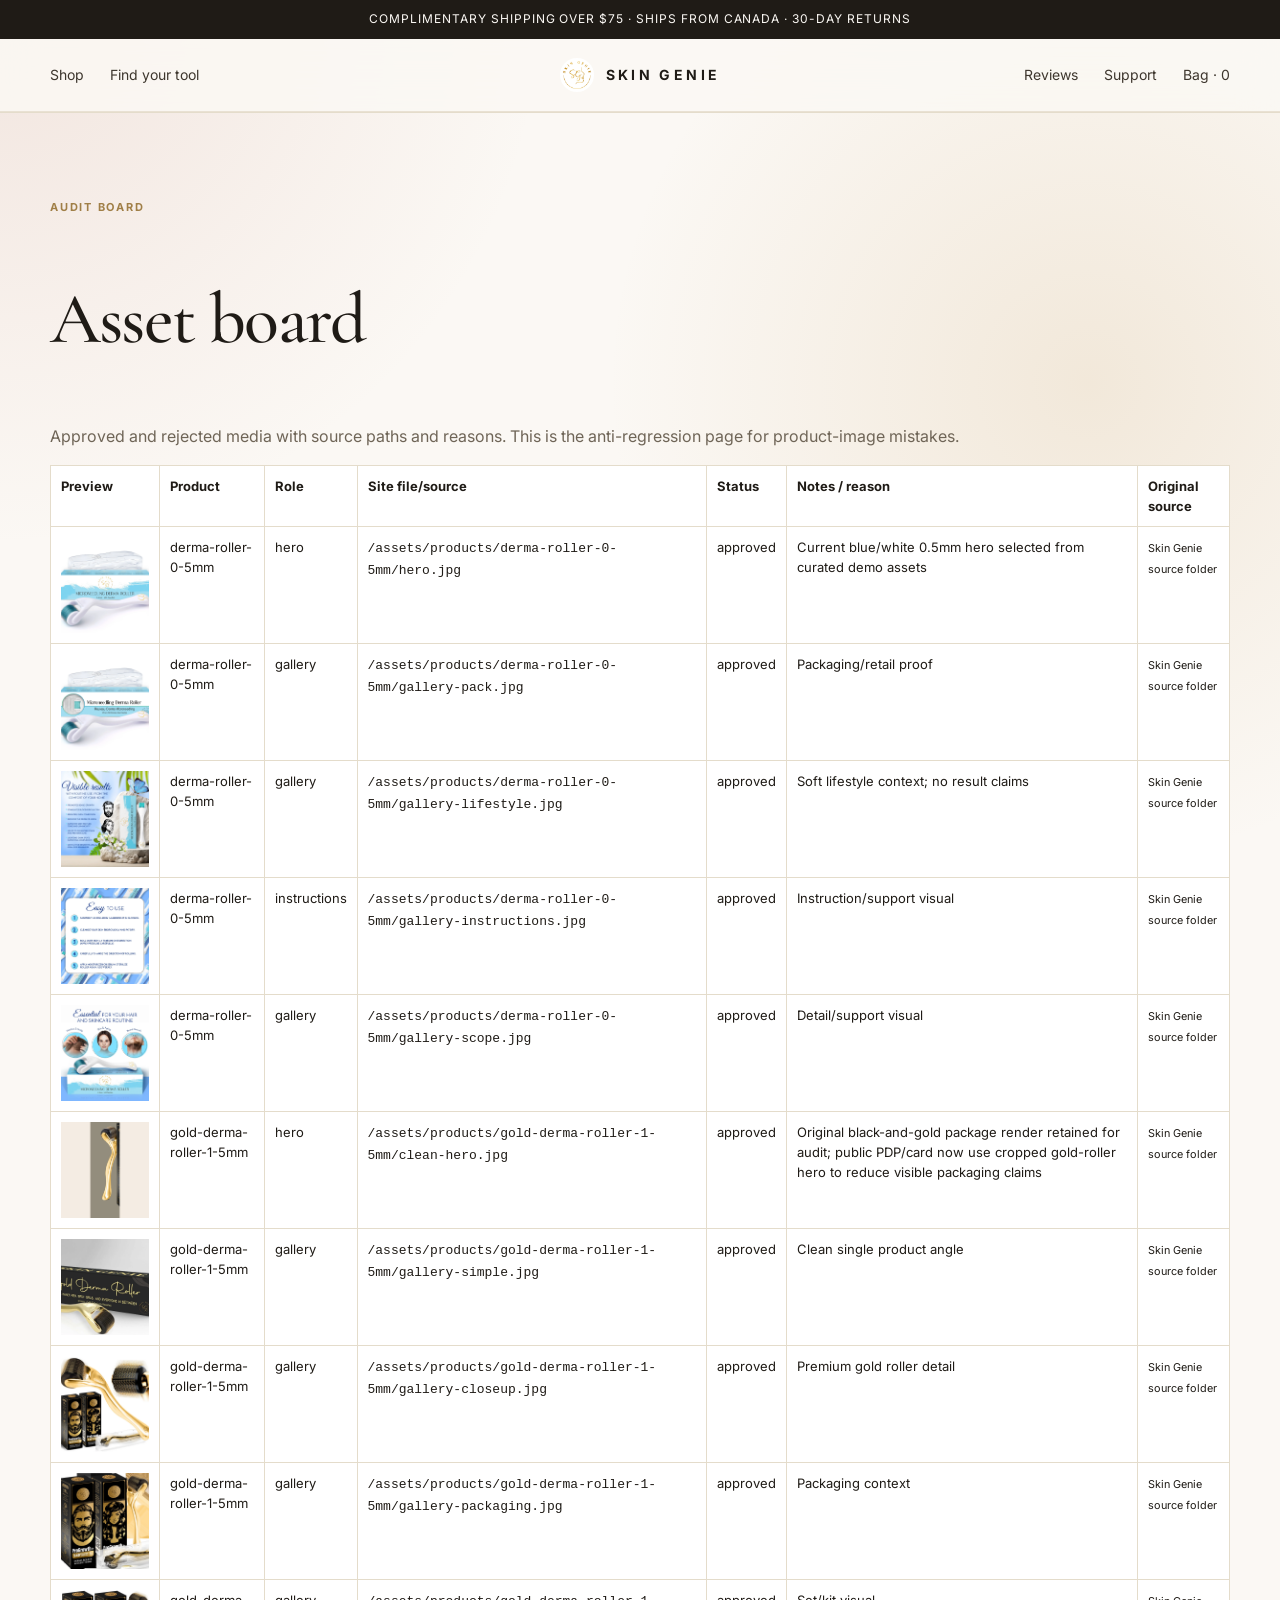
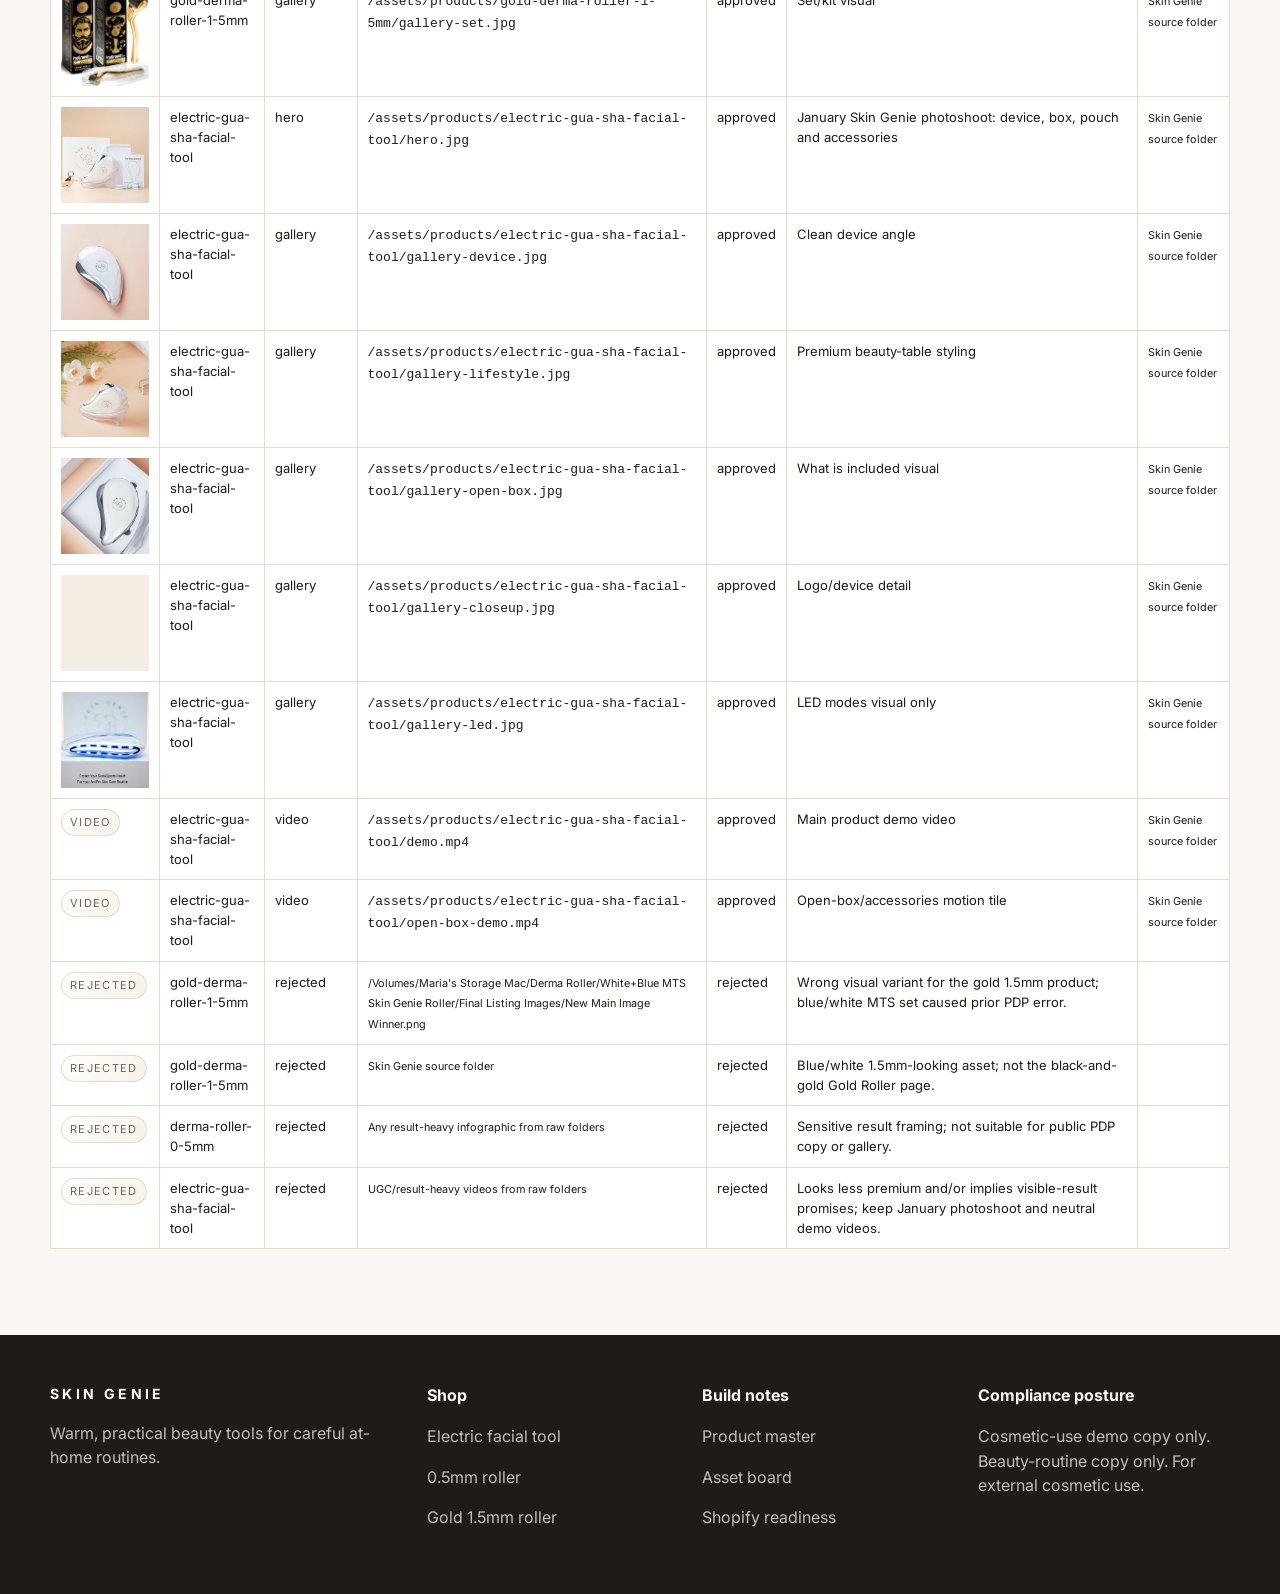
==== commit 2941e9e8: "Make Skin Genie demo visibly more premium" ====
--- a/asset-board.html
+++ b/asset-board.html
@@ -1 +1 @@
-<!doctype html><html lang="en"><head><meta charset="utf-8"><meta name="viewport" content="width=device-width, initial-scale=1"><meta name="robots" content="noindex,nofollow"><title>Asset board</title><meta name="description" content="Skin Genie implementation document"><link rel="canonical" href="https://mabochel.github.io/skin-genie-demo-site/asset-board.html"><meta property="og:title" content="Asset board"><meta property="og:description" content="Skin Genie implementation document"><meta property="og:type" content="website"><meta property="og:image" content="https://mabochel.github.io/skin-genie-demo-site/assets/brand/logo-black.jpg"><meta name="twitter:card" content="summary_large_image"><link rel="stylesheet" href="styles/main.css"></head><body><div class="announcement">Elevated at-home beauty rituals · Shopify-ready preview build</div><header class="header"><nav class="nav container" aria-label="Main navigation"><ul><li><a href="index.html#shop">Shop</a></li><li><a href="index.html#quiz">Find your tool</a></li></ul><a class="logo" href="index.html"><img src="assets/brand/logo-transparent.webp" alt="Skin Genie logo"><span class="wordmark">Skin Genie</span></a><ul class="right"><li><a href="index.html#reviews">Reviews</a></li><li><a href="index.html#support">Support</a></li><li><a data-demo-cart href="#">Bag · 0</a></li></ul></nav></header><main class="section"><div class="container"><div class="eyebrow">Audit board</div><h1 class="serif" style="font-size:72px">Asset board</h1><p class="muted">Approved and rejected media with source paths and reasons. This is the anti-regression page for product-image mistakes.</p><table class="asset-table"><thead><tr><th>Preview</th><th>Product</th><th>Role</th><th>Site file/source</th><th>Status</th><th>Notes / reason</th><th>Original source</th></tr></thead><tbody><tr><td><img class="asset-board-img" src="assets/products/derma-roller-0-5mm/hero.webp" alt="" decoding="async" loading="lazy"></td><td>derma-roller-0-5mm</td><td>hero</td><td><code>/assets/products/derma-roller-0-5mm/hero.jpg</code></td><td>approved</td><td>Current blue/white 0.5mm hero selected from curated demo assets</td><td><small>Skin Genie source folder</small></td></tr><tr><td><img class="asset-board-img" src="assets/products/derma-roller-0-5mm/gallery-pack.webp" alt="" decoding="async" loading="lazy"></td><td>derma-roller-0-5mm</td><td>gallery</td><td><code>/assets/products/derma-roller-0-5mm/gallery-pack.jpg</code></td><td>approved</td><td>Packaging/retail proof</td><td><small>Skin Genie source folder</small></td></tr><tr><td><img class="asset-board-img" src="assets/products/derma-roller-0-5mm/gallery-lifestyle.webp" alt="" decoding="async" loading="lazy"></td><td>derma-roller-0-5mm</td><td>gallery</td><td><code>/assets/products/derma-roller-0-5mm/gallery-lifestyle.jpg</code></td><td>approved</td><td>Soft lifestyle context; no result claims</td><td><small>Skin Genie source folder</small></td></tr><tr><td><img class="asset-board-img" src="assets/products/derma-roller-0-5mm/gallery-instructions.webp" alt="" decoding="async" loading="lazy"></td><td>derma-roller-0-5mm</td><td>instructions</td><td><code>/assets/products/derma-roller-0-5mm/gallery-instructions.jpg</code></td><td>approved</td><td>Instruction/support visual</td><td><small>Skin Genie source folder</small></td></tr><tr><td><img class="asset-board-img" src="assets/products/derma-roller-0-5mm/gallery-scope.webp" alt="" decoding="async" loading="lazy"></td><td>derma-roller-0-5mm</td><td>gallery</td><td><code>/assets/products/derma-roller-0-5mm/gallery-scope.jpg</code></td><td>approved</td><td>Detail/support visual</td><td><small>Skin Genie source folder</small></td></tr><tr><td><img class="asset-board-img" src="assets/products/gold-derma-roller-1-5mm/clean-hero.webp" alt="" decoding="async" loading="lazy"></td><td>gold-derma-roller-1-5mm</td><td>hero</td><td><code>/assets/products/gold-derma-roller-1-5mm/clean-hero.jpg</code></td><td>approved</td><td>Original black-and-gold package render retained for audit; public PDP/card now use cropped gold-roller hero to reduce visible packaging claims</td><td><small>Skin Genie source folder</small></td></tr><tr><td><img class="asset-board-img" src="assets/products/gold-derma-roller-1-5mm/gallery-simple.webp" alt="" decoding="async" loading="lazy"></td><td>gold-derma-roller-1-5mm</td><td>gallery</td><td><code>/assets/products/gold-derma-roller-1-5mm/gallery-simple.jpg</code></td><td>approved</td><td>Clean single product angle</td><td><small>Skin Genie source folder</small></td></tr><tr><td><img class="asset-board-img" src="assets/products/gold-derma-roller-1-5mm/gallery-closeup.webp" alt="" decoding="async" loading="lazy"></td><td>gold-derma-roller-1-5mm</td><td>gallery</td><td><code>/assets/products/gold-derma-roller-1-5mm/gallery-closeup.jpg</code></td><td>approved</td><td>Premium gold roller detail</td><td><small>Skin Genie source folder</small></td></tr><tr><td><img class="asset-board-img" src="assets/products/gold-derma-roller-1-5mm/gallery-packaging.webp" alt="" decoding="async" loading="lazy"></td><td>gold-derma-roller-1-5mm</td><td>gallery</td><td><code>/assets/products/gold-derma-roller-1-5mm/gallery-packaging.jpg</code></td><td>approved</td><td>Packaging context</td><td><small>Skin Genie source folder</small></td></tr><tr><td><img class="asset-board-img" src="assets/products/gold-derma-roller-1-5mm/gallery-set.webp" alt="" decoding="async" loading="lazy"></td><td>gold-derma-roller-1-5mm</td><td>gallery</td><td><code>/assets/products/gold-derma-roller-1-5mm/gallery-set.jpg</code></td><td>approved</td><td>Set/kit visual</td><td><small>Skin Genie source folder</small></td></tr><tr><td><img class="asset-board-img" src="assets/products/electric-gua-sha-facial-tool/hero.webp" alt="" decoding="async" loading="lazy"></td><td>electric-gua-sha-facial-tool</td><td>hero</td><td><code>/assets/products/electric-gua-sha-facial-tool/hero.jpg</code></td><td>approved</td><td>January Skin Genie photoshoot: device, box, pouch and accessories</td><td><small>Skin Genie source folder</small></td></tr><tr><td><img class="asset-board-img" src="assets/products/electric-gua-sha-facial-tool/gallery-device.webp" alt="" decoding="async" loading="lazy"></td><td>electric-gua-sha-facial-tool</td><td>gallery</td><td><code>/assets/products/electric-gua-sha-facial-tool/gallery-device.jpg</code></td><td>approved</td><td>Clean device angle</td><td><small>Skin Genie source folder</small></td></tr><tr><td><img class="asset-board-img" src="assets/products/electric-gua-sha-facial-tool/gallery-lifestyle.webp" alt="" decoding="async" loading="lazy"></td><td>electric-gua-sha-facial-tool</td><td>gallery</td><td><code>/assets/products/electric-gua-sha-facial-tool/gallery-lifestyle.jpg</code></td><td>approved</td><td>Premium beauty-table styling</td><td><small>Skin Genie source folder</small></td></tr><tr><td><img class="asset-board-img" src="assets/products/electric-gua-sha-facial-tool/gallery-open-box.webp" alt="" decoding="async" loading="lazy"></td><td>electric-gua-sha-facial-tool</td><td>gallery</td><td><code>/assets/products/electric-gua-sha-facial-tool/gallery-open-box.jpg</code></td><td>approved</td><td>What is included visual</td><td><small>Skin Genie source folder</small></td></tr><tr><td><img class="asset-board-img" src="assets/products/electric-gua-sha-facial-tool/gallery-closeup.webp" alt="" decoding="async" loading="lazy"></td><td>electric-gua-sha-facial-tool</td><td>gallery</td><td><code>/assets/products/electric-gua-sha-facial-tool/gallery-closeup.jpg</code></td><td>approved</td><td>Logo/device detail</td><td><small>Skin Genie source folder</small></td></tr><tr><td><img class="asset-board-img" src="assets/products/electric-gua-sha-facial-tool/gallery-led.webp" alt="" decoding="async" loading="lazy"></td><td>electric-gua-sha-facial-tool</td><td>gallery</td><td><code>/assets/products/electric-gua-sha-facial-tool/gallery-led.jpg</code></td><td>approved</td><td>LED modes visual only</td><td><small>Skin Genie source folder</small></td></tr><tr><td><span class="badge">Video</span></td><td>electric-gua-sha-facial-tool</td><td>video</td><td><code>/assets/products/electric-gua-sha-facial-tool/demo.mp4</code></td><td>approved</td><td>Main product demo video</td><td><small>Skin Genie source folder</small></td></tr><tr><td><span class="badge">Video</span></td><td>electric-gua-sha-facial-tool</td><td>video</td><td><code>/assets/products/electric-gua-sha-facial-tool/open-box-demo.mp4</code></td><td>approved</td><td>Open-box/accessories motion tile</td><td><small>Skin Genie source folder</small></td></tr><tr><td><span class="badge">Rejected</span></td><td>gold-derma-roller-1-5mm</td><td>rejected</td><td><small>/Volumes/Maria&#x27;s Storage Mac/Derma Roller/White+Blue MTS Skin Genie Roller/Final Listing Images/New Main Image Winner.png</small></td><td>rejected</td><td>Wrong visual variant for the gold 1.5mm product; blue/white MTS set caused prior PDP error.</td><td></td></tr><tr><td><span class="badge">Rejected</span></td><td>gold-derma-roller-1-5mm</td><td>rejected</td><td><small>Skin Genie source folder</small></td><td>rejected</td><td>Blue/white 1.5mm-looking asset; not the black-and-gold Gold Roller page.</td><td></td></tr><tr><td><span class="badge">Rejected</span></td><td>derma-roller-0-5mm</td><td>rejected</td><td><small>Any result-heavy infographic from raw folders</small></td><td>rejected</td><td>Sensitive result framing; not suitable for public PDP copy or gallery.</td><td></td></tr><tr><td><span class="badge">Rejected</span></td><td>electric-gua-sha-facial-tool</td><td>rejected</td><td><small>UGC/result-heavy videos from raw folders</small></td><td>rejected</td><td>Looks less premium and/or implies visible-result promises; keep January photoshoot and neutral demo videos.</td><td></td></tr></tbody></table></div></main><footer class="footer"><div class="container footer-grid"><div><div class="wordmark">Skin Genie</div><p>Warm, practical beauty tools for careful at-home routines.</p></div><div><b>Shop</b><p><a href="products/electric-gua-sha-facial-tool.html">Electric facial tool</a></p><p><a href="products/derma-roller-0-5mm.html">0.5mm roller</a></p><p><a href="products/gold-derma-roller-1-5mm.html">Gold 1.5mm roller</a></p></div><div><b>Build notes</b><p><a href="product-master.html">Product master</a></p><p><a href="asset-board.html">Asset board</a></p><p><a href="shopify-readiness.html">Shopify readiness</a></p></div><div><b>Compliance posture</b><p>Cosmetic-use demo copy only. Preview only until approved.</p></div></div></footer><script src="scripts/main.js"></script></body></html>+<!doctype html><html lang="en"><head><meta charset="utf-8"><meta name="viewport" content="width=device-width, initial-scale=1"><meta name="robots" content="noindex,nofollow"><title>Asset board</title><meta name="description" content="Skin Genie implementation document"><link rel="canonical" href="https://mabochel.github.io/skin-genie-demo-site/asset-board.html"><meta property="og:title" content="Asset board"><meta property="og:description" content="Skin Genie implementation document"><meta property="og:type" content="website"><meta property="og:image" content="https://mabochel.github.io/skin-genie-demo-site/assets/brand/logo-black.jpg"><meta name="twitter:card" content="summary_large_image"><link rel="stylesheet" href="styles/main.css"></head><body><div class="announcement">Complimentary shipping over $75 · Ships from Canada · 30-day returns</div><header class="header"><nav class="nav container" aria-label="Main navigation"><ul><li><a href="index.html#shop">Shop</a></li><li><a href="index.html#quiz">Find your tool</a></li></ul><a class="logo" href="index.html"><img src="assets/brand/logo-transparent.webp" alt="Skin Genie logo"><span class="wordmark">Skin Genie</span></a><ul class="right"><li><a href="index.html#reviews">Reviews</a></li><li><a href="index.html#support">Support</a></li><li><a data-demo-cart href="#">Bag · 0</a></li></ul></nav></header><main class="section"><div class="container"><div class="eyebrow">Audit board</div><h1 class="serif" style="font-size:72px">Asset board</h1><p class="muted">Approved and rejected media with source paths and reasons. This is the anti-regression page for product-image mistakes.</p><table class="asset-table"><thead><tr><th>Preview</th><th>Product</th><th>Role</th><th>Site file/source</th><th>Status</th><th>Notes / reason</th><th>Original source</th></tr></thead><tbody><tr><td><img class="asset-board-img" src="assets/products/derma-roller-0-5mm/hero.webp" alt="" decoding="async" loading="lazy"></td><td>derma-roller-0-5mm</td><td>hero</td><td><code>/assets/products/derma-roller-0-5mm/hero.jpg</code></td><td>approved</td><td>Current blue/white 0.5mm hero selected from curated demo assets</td><td><small>Skin Genie source folder</small></td></tr><tr><td><img class="asset-board-img" src="assets/products/derma-roller-0-5mm/gallery-pack.webp" alt="" decoding="async" loading="lazy"></td><td>derma-roller-0-5mm</td><td>gallery</td><td><code>/assets/products/derma-roller-0-5mm/gallery-pack.jpg</code></td><td>approved</td><td>Packaging/retail proof</td><td><small>Skin Genie source folder</small></td></tr><tr><td><img class="asset-board-img" src="assets/products/derma-roller-0-5mm/gallery-lifestyle.webp" alt="" decoding="async" loading="lazy"></td><td>derma-roller-0-5mm</td><td>gallery</td><td><code>/assets/products/derma-roller-0-5mm/gallery-lifestyle.jpg</code></td><td>approved</td><td>Soft lifestyle context; no result claims</td><td><small>Skin Genie source folder</small></td></tr><tr><td><img class="asset-board-img" src="assets/products/derma-roller-0-5mm/gallery-instructions.webp" alt="" decoding="async" loading="lazy"></td><td>derma-roller-0-5mm</td><td>instructions</td><td><code>/assets/products/derma-roller-0-5mm/gallery-instructions.jpg</code></td><td>approved</td><td>Instruction/support visual</td><td><small>Skin Genie source folder</small></td></tr><tr><td><img class="asset-board-img" src="assets/products/derma-roller-0-5mm/gallery-scope.webp" alt="" decoding="async" loading="lazy"></td><td>derma-roller-0-5mm</td><td>gallery</td><td><code>/assets/products/derma-roller-0-5mm/gallery-scope.jpg</code></td><td>approved</td><td>Detail/support visual</td><td><small>Skin Genie source folder</small></td></tr><tr><td><img class="asset-board-img" src="assets/products/gold-derma-roller-1-5mm/clean-hero.webp" alt="" decoding="async" loading="lazy"></td><td>gold-derma-roller-1-5mm</td><td>hero</td><td><code>/assets/products/gold-derma-roller-1-5mm/clean-hero.jpg</code></td><td>approved</td><td>Original black-and-gold package render retained for audit; public PDP/card now use cropped gold-roller hero to reduce visible packaging claims</td><td><small>Skin Genie source folder</small></td></tr><tr><td><img class="asset-board-img" src="assets/products/gold-derma-roller-1-5mm/gallery-simple.webp" alt="" decoding="async" loading="lazy"></td><td>gold-derma-roller-1-5mm</td><td>gallery</td><td><code>/assets/products/gold-derma-roller-1-5mm/gallery-simple.jpg</code></td><td>approved</td><td>Clean single product angle</td><td><small>Skin Genie source folder</small></td></tr><tr><td><img class="asset-board-img" src="assets/products/gold-derma-roller-1-5mm/gallery-closeup.webp" alt="" decoding="async" loading="lazy"></td><td>gold-derma-roller-1-5mm</td><td>gallery</td><td><code>/assets/products/gold-derma-roller-1-5mm/gallery-closeup.jpg</code></td><td>approved</td><td>Premium gold roller detail</td><td><small>Skin Genie source folder</small></td></tr><tr><td><img class="asset-board-img" src="assets/products/gold-derma-roller-1-5mm/gallery-packaging.webp" alt="" decoding="async" loading="lazy"></td><td>gold-derma-roller-1-5mm</td><td>gallery</td><td><code>/assets/products/gold-derma-roller-1-5mm/gallery-packaging.jpg</code></td><td>approved</td><td>Packaging context</td><td><small>Skin Genie source folder</small></td></tr><tr><td><img class="asset-board-img" src="assets/products/gold-derma-roller-1-5mm/gallery-set.webp" alt="" decoding="async" loading="lazy"></td><td>gold-derma-roller-1-5mm</td><td>gallery</td><td><code>/assets/products/gold-derma-roller-1-5mm/gallery-set.jpg</code></td><td>approved</td><td>Set/kit visual</td><td><small>Skin Genie source folder</small></td></tr><tr><td><img class="asset-board-img" src="assets/products/electric-gua-sha-facial-tool/hero.webp" alt="" decoding="async" loading="lazy"></td><td>electric-gua-sha-facial-tool</td><td>hero</td><td><code>/assets/products/electric-gua-sha-facial-tool/hero.jpg</code></td><td>approved</td><td>January Skin Genie photoshoot: device, box, pouch and accessories</td><td><small>Skin Genie source folder</small></td></tr><tr><td><img class="asset-board-img" src="assets/products/electric-gua-sha-facial-tool/gallery-device.webp" alt="" decoding="async" loading="lazy"></td><td>electric-gua-sha-facial-tool</td><td>gallery</td><td><code>/assets/products/electric-gua-sha-facial-tool/gallery-device.jpg</code></td><td>approved</td><td>Clean device angle</td><td><small>Skin Genie source folder</small></td></tr><tr><td><img class="asset-board-img" src="assets/products/electric-gua-sha-facial-tool/gallery-lifestyle.webp" alt="" decoding="async" loading="lazy"></td><td>electric-gua-sha-facial-tool</td><td>gallery</td><td><code>/assets/products/electric-gua-sha-facial-tool/gallery-lifestyle.jpg</code></td><td>approved</td><td>Premium beauty-table styling</td><td><small>Skin Genie source folder</small></td></tr><tr><td><img class="asset-board-img" src="assets/products/electric-gua-sha-facial-tool/gallery-open-box.webp" alt="" decoding="async" loading="lazy"></td><td>electric-gua-sha-facial-tool</td><td>gallery</td><td><code>/assets/products/electric-gua-sha-facial-tool/gallery-open-box.jpg</code></td><td>approved</td><td>What is included visual</td><td><small>Skin Genie source folder</small></td></tr><tr><td><img class="asset-board-img" src="assets/products/electric-gua-sha-facial-tool/gallery-closeup.webp" alt="" decoding="async" loading="lazy"></td><td>electric-gua-sha-facial-tool</td><td>gallery</td><td><code>/assets/products/electric-gua-sha-facial-tool/gallery-closeup.jpg</code></td><td>approved</td><td>Logo/device detail</td><td><small>Skin Genie source folder</small></td></tr><tr><td><img class="asset-board-img" src="assets/products/electric-gua-sha-facial-tool/gallery-led.webp" alt="" decoding="async" loading="lazy"></td><td>electric-gua-sha-facial-tool</td><td>gallery</td><td><code>/assets/products/electric-gua-sha-facial-tool/gallery-led.jpg</code></td><td>approved</td><td>LED modes visual only</td><td><small>Skin Genie source folder</small></td></tr><tr><td><span class="badge">Video</span></td><td>electric-gua-sha-facial-tool</td><td>video</td><td><code>/assets/products/electric-gua-sha-facial-tool/demo.mp4</code></td><td>approved</td><td>Main product demo video</td><td><small>Skin Genie source folder</small></td></tr><tr><td><span class="badge">Video</span></td><td>electric-gua-sha-facial-tool</td><td>video</td><td><code>/assets/products/electric-gua-sha-facial-tool/open-box-demo.mp4</code></td><td>approved</td><td>Open-box/accessories motion tile</td><td><small>Skin Genie source folder</small></td></tr><tr><td><span class="badge">Rejected</span></td><td>gold-derma-roller-1-5mm</td><td>rejected</td><td><small>/Volumes/Maria&#x27;s Storage Mac/Derma Roller/White+Blue MTS Skin Genie Roller/Final Listing Images/New Main Image Winner.png</small></td><td>rejected</td><td>Wrong visual variant for the gold 1.5mm product; blue/white MTS set caused prior PDP error.</td><td></td></tr><tr><td><span class="badge">Rejected</span></td><td>gold-derma-roller-1-5mm</td><td>rejected</td><td><small>Skin Genie source folder</small></td><td>rejected</td><td>Blue/white 1.5mm-looking asset; not the black-and-gold Gold Roller page.</td><td></td></tr><tr><td><span class="badge">Rejected</span></td><td>derma-roller-0-5mm</td><td>rejected</td><td><small>Any result-heavy infographic from raw folders</small></td><td>rejected</td><td>Sensitive result framing; not suitable for public PDP copy or gallery.</td><td></td></tr><tr><td><span class="badge">Rejected</span></td><td>electric-gua-sha-facial-tool</td><td>rejected</td><td><small>UGC/result-heavy videos from raw folders</small></td><td>rejected</td><td>Looks less premium and/or implies visible-result promises; keep January photoshoot and neutral demo videos.</td><td></td></tr></tbody></table></div></main><footer class="footer"><div class="container footer-grid"><div><div class="wordmark">Skin Genie</div><p>Warm, practical beauty tools for careful at-home routines.</p></div><div><b>Shop</b><p><a href="products/electric-gua-sha-facial-tool.html">Electric facial tool</a></p><p><a href="products/derma-roller-0-5mm.html">0.5mm roller</a></p><p><a href="products/gold-derma-roller-1-5mm.html">Gold 1.5mm roller</a></p></div><div><b>Build notes</b><p><a href="product-master.html">Product master</a></p><p><a href="asset-board.html">Asset board</a></p><p><a href="shopify-readiness.html">Shopify readiness</a></p></div><div><b>Compliance posture</b><p>Cosmetic-use demo copy only. Beauty-routine copy only. For external cosmetic use.</p></div></div></footer><script src="scripts/main.js"></script></body></html>
--- a/styles/main.css
+++ b/styles/main.css
@@ -9,3 +9,17 @@
 .internal-note{font-size:12px;color:var(--sg-ink-muted)}
 
 @media (max-width:860px){.asset-table{display:block;width:100%;max-width:100%;overflow-x:auto;-webkit-overflow-scrolling:touch}.asset-table code{white-space:normal;overflow-wrap:anywhere}.asset-table th,.asset-table td{min-width:120px}.asset-board-img{width:72px;height:72px}}
+
+
+/* Visible premium redesign pass — customer-facing, claim-safe */
+:root{--sg-blush:#F7E8E1;--sg-champagne:#EFE0C6;--sg-shadow-premium:0 30px 80px rgba(64,46,30,.14)}
+body{background:radial-gradient(circle at top left,rgba(212,167,153,.24),transparent 34rem),radial-gradient(circle at 85% 12%,rgba(200,160,99,.18),transparent 30rem),var(--sg-porcelain)}
+.hero{position:relative;overflow:hidden}.hero-grid{background:linear-gradient(135deg,rgba(255,255,255,.62),rgba(244,237,227,.46));border:1px solid rgba(228,220,203,.85);padding:clamp(24px,4vw,56px);box-shadow:var(--sg-shadow-premium);border-radius:34px}.hero h1{max-width:680px}.hero p{font-size:18px;color:var(--sg-ink-soft);max-width:650px}.hero-card{border-radius:30px;padding:10px;background:linear-gradient(145deg,#fff,var(--sg-cream));overflow:hidden;box-shadow:0 18px 50px rgba(48,39,30,.10)}.hero-card:before{content:"";position:absolute;inset:22px;border:1px solid rgba(255,255,255,.72);border-radius:24px;pointer-events:none;z-index:1}.hero-card img{border-radius:23px}.floating-note{border-radius:999px;backdrop-filter:blur(14px);box-shadow:0 16px 36px rgba(48,39,30,.12)}
+.hero-trust,.pdp-badges{display:flex;flex-wrap:wrap;gap:10px;margin-top:22px}.hero-trust span,.pdp-badges span{border:1px solid rgba(200,160,99,.35);background:rgba(255,255,255,.68);border-radius:999px;padding:8px 12px;font-size:12px;color:var(--sg-ink-soft);font-weight:700}.hero-trust span:first-child{color:var(--sg-gold-deep)}
+.product-card{border-radius:24px;padding:10px;background:rgba(255,255,255,.78);box-shadow:0 12px 34px rgba(48,39,30,.06);overflow:hidden;transition:.22s ease}.product-card:hover{transform:translateY(-6px);box-shadow:var(--sg-shadow-premium)}.product-card .frame{border-radius:18px;background:linear-gradient(135deg,rgba(255,255,255,.4),rgba(244,237,227,.9));overflow:hidden}.product-card .meta{padding:20px 8px 8px}.badge{background:linear-gradient(135deg,rgba(255,255,255,.95),rgba(244,237,227,.78));border-color:rgba(200,160,99,.34)}.price{color:var(--sg-gold-deep)}
+.main-media{border-radius:30px;background:linear-gradient(145deg,#fff,var(--sg-cream));box-shadow:var(--sg-shadow-premium);padding:10px}.main-media img{border-radius:22px}.thumb{border-radius:16px;overflow:hidden;transition:.2s ease}.thumb:hover,.thumb.active{transform:translateY(-2px);box-shadow:0 12px 26px rgba(48,39,30,.10)}.buybox{border-radius:30px;background:linear-gradient(145deg,rgba(255,255,255,.94),rgba(251,248,244,.80));box-shadow:var(--sg-shadow-premium)}.trust span{border-radius:999px;background:rgba(255,255,255,.76)}.claim-note{background:rgba(244,237,227,.52);border:1px solid var(--sg-hairline);border-radius:16px;padding:14px}.bundle,.review,.mini,details{border-radius:22px;background:rgba(255,255,255,.72);box-shadow:0 10px 28px rgba(48,39,30,.055)}.review{position:relative}.review:before{content:"“";position:absolute;right:20px;top:8px;font-family:var(--font-display);font-size:64px;color:rgba(200,160,99,.22);line-height:1}.sticky-cta{bottom:14px;top:auto;border:1px solid rgba(228,220,203,.9);box-shadow:0 18px 48px rgba(48,39,30,.16)}
+@media (max-width:860px){.hero-grid{padding:18px;border-radius:24px}.hero h1,.buybox h1{letter-spacing:-.04em}.hero p{font-size:16px}.hero-trust,.pdp-badges{gap:7px}.main-media,.buybox,.product-card{border-radius:20px}.sticky-cta{left:10px;right:10px;bottom:10px;border-radius:20px}.sticky-cta .button{min-height:42px;padding:0 16px}.pdp{padding-bottom:92px}}
+
+/* Fix campaign callout clipping after premium pass */
+.floating-note{left:24px;right:24px;bottom:24px;max-width:520px}
+@media (max-width:860px){.floating-note{position:static;max-width:none;margin-top:10px;border-radius:18px}}
